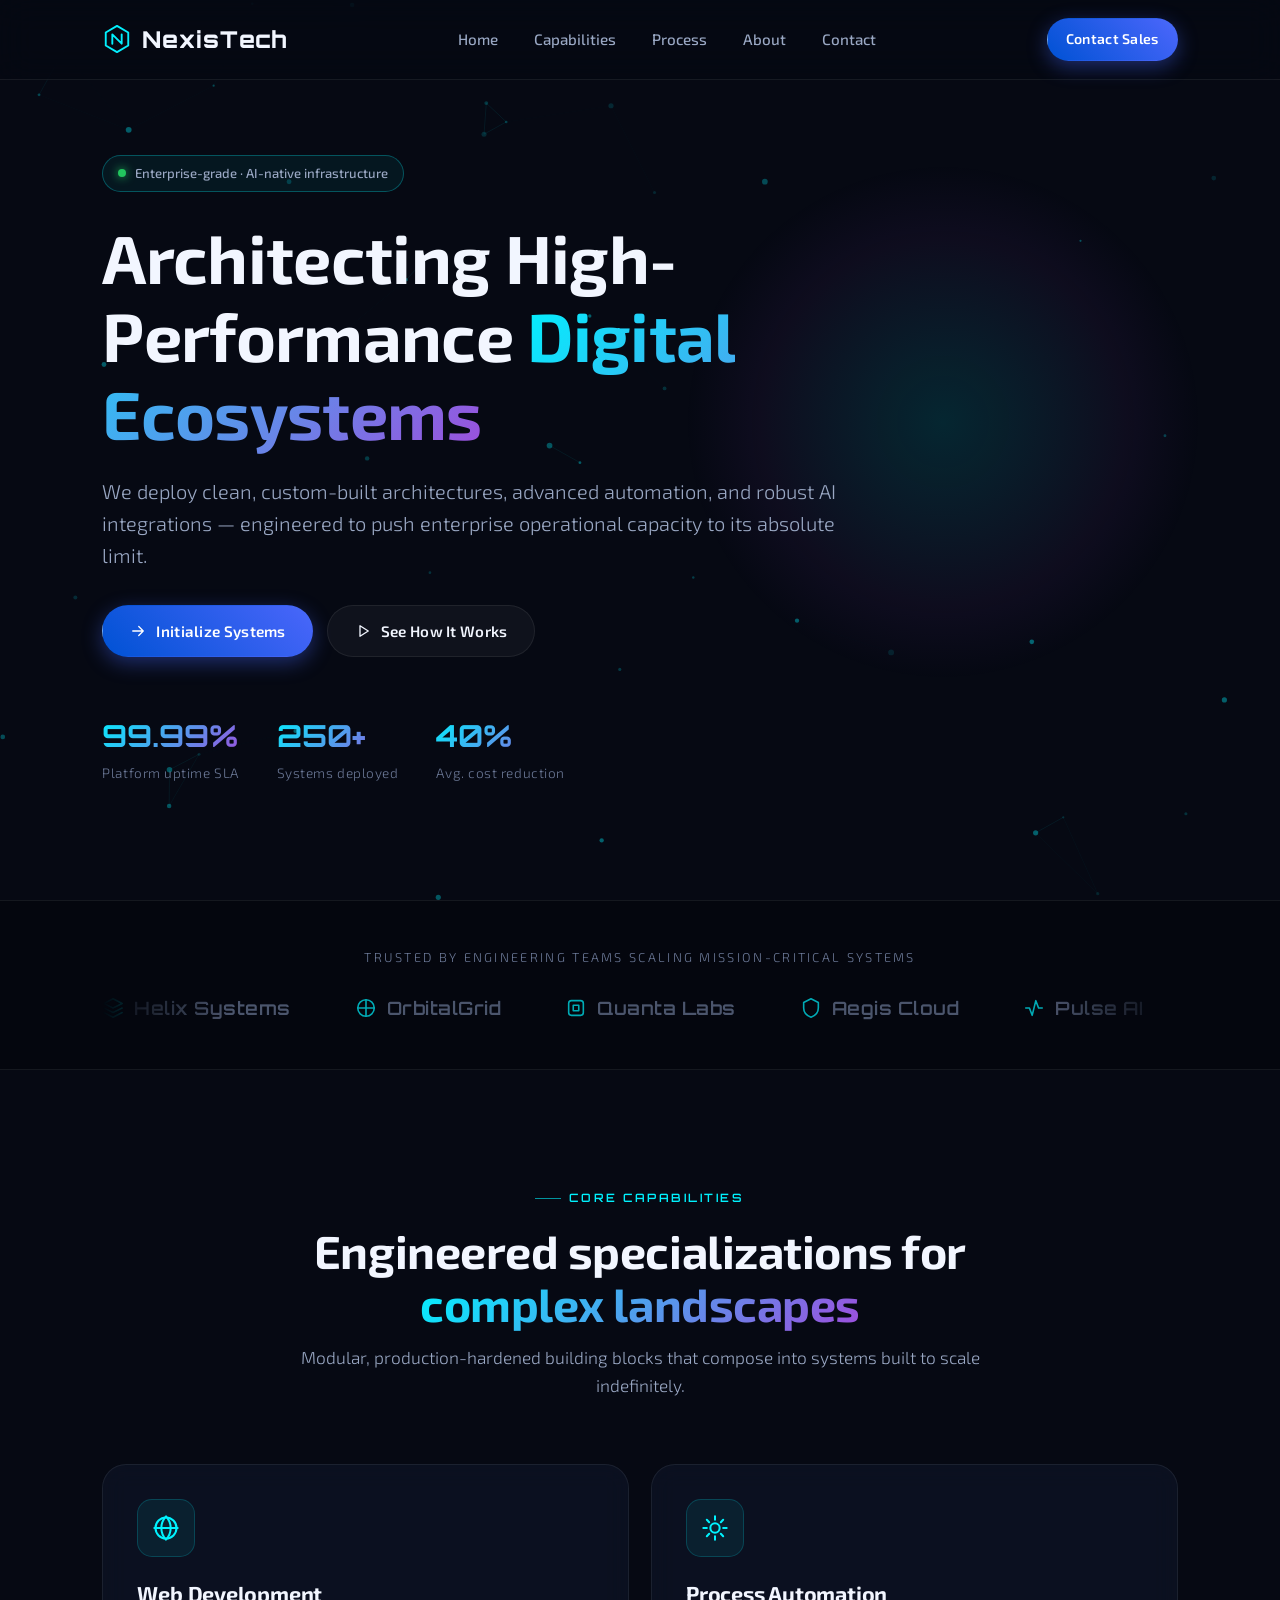
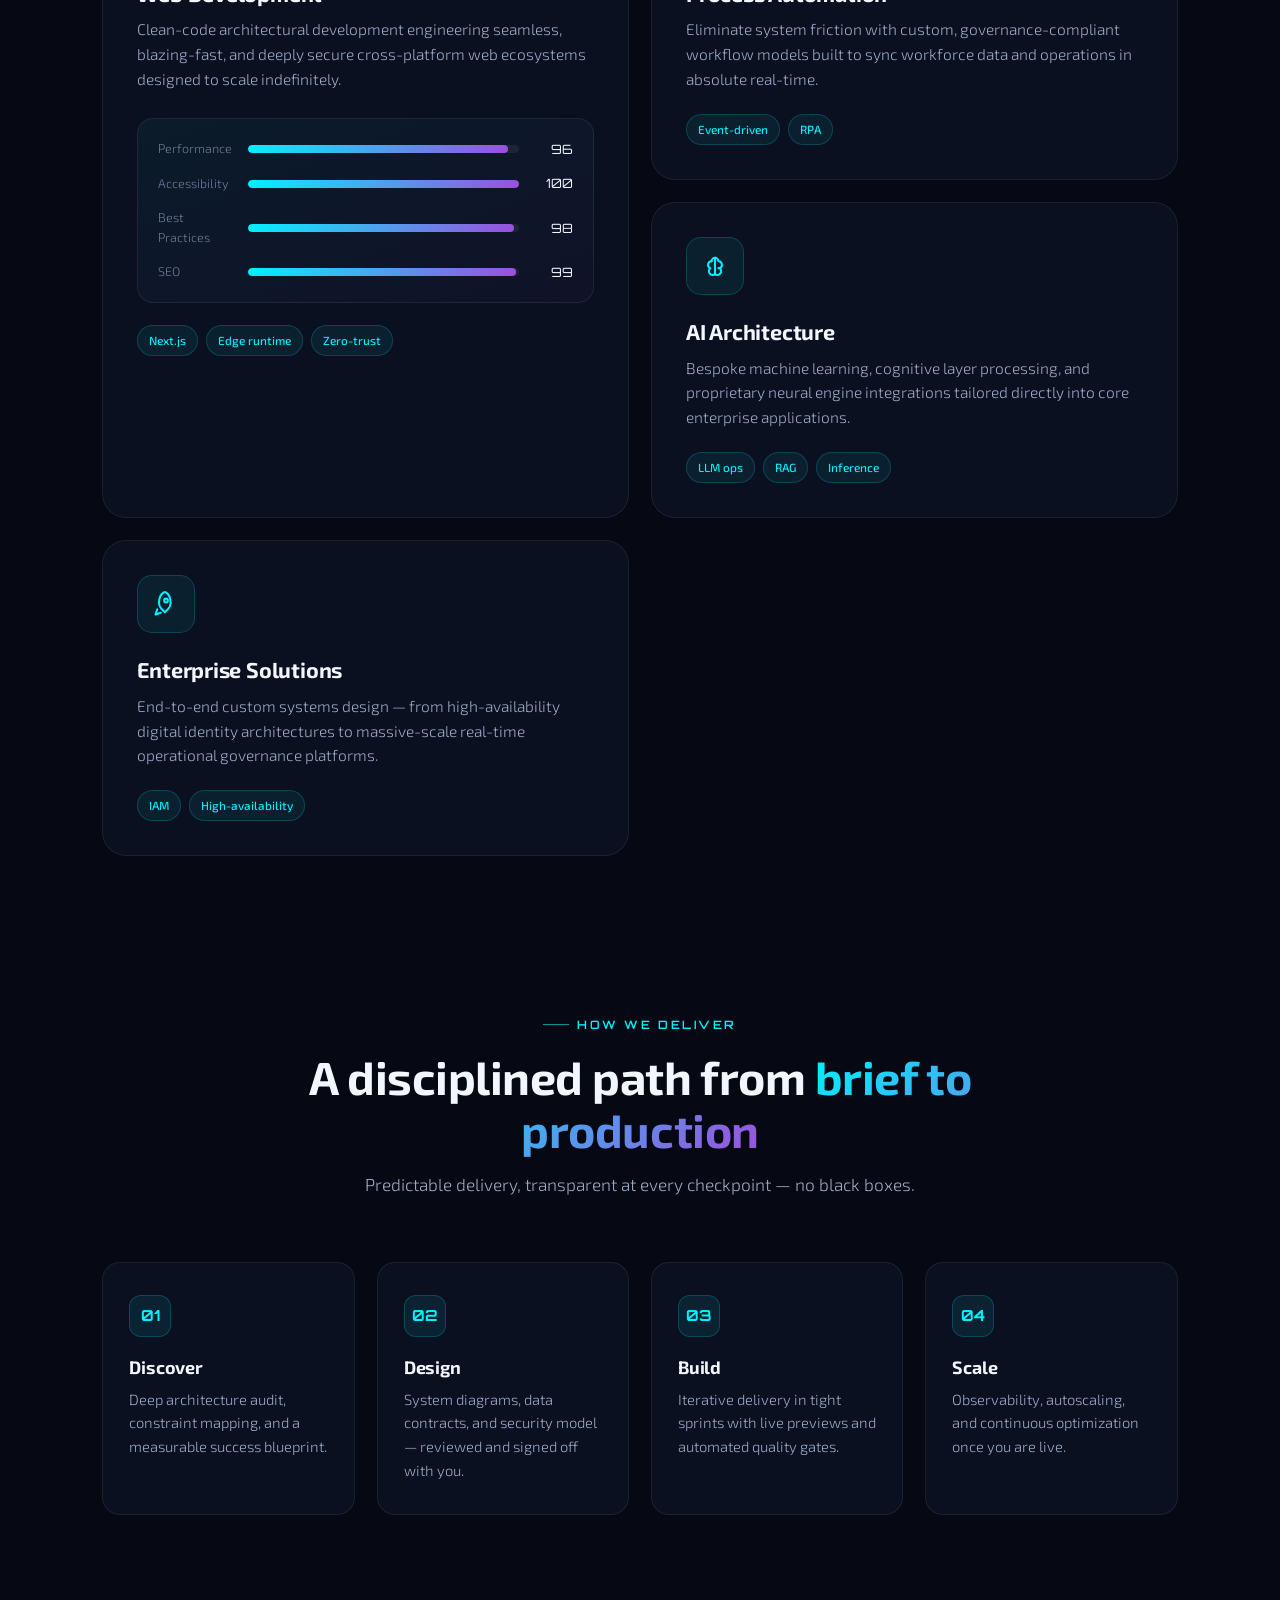
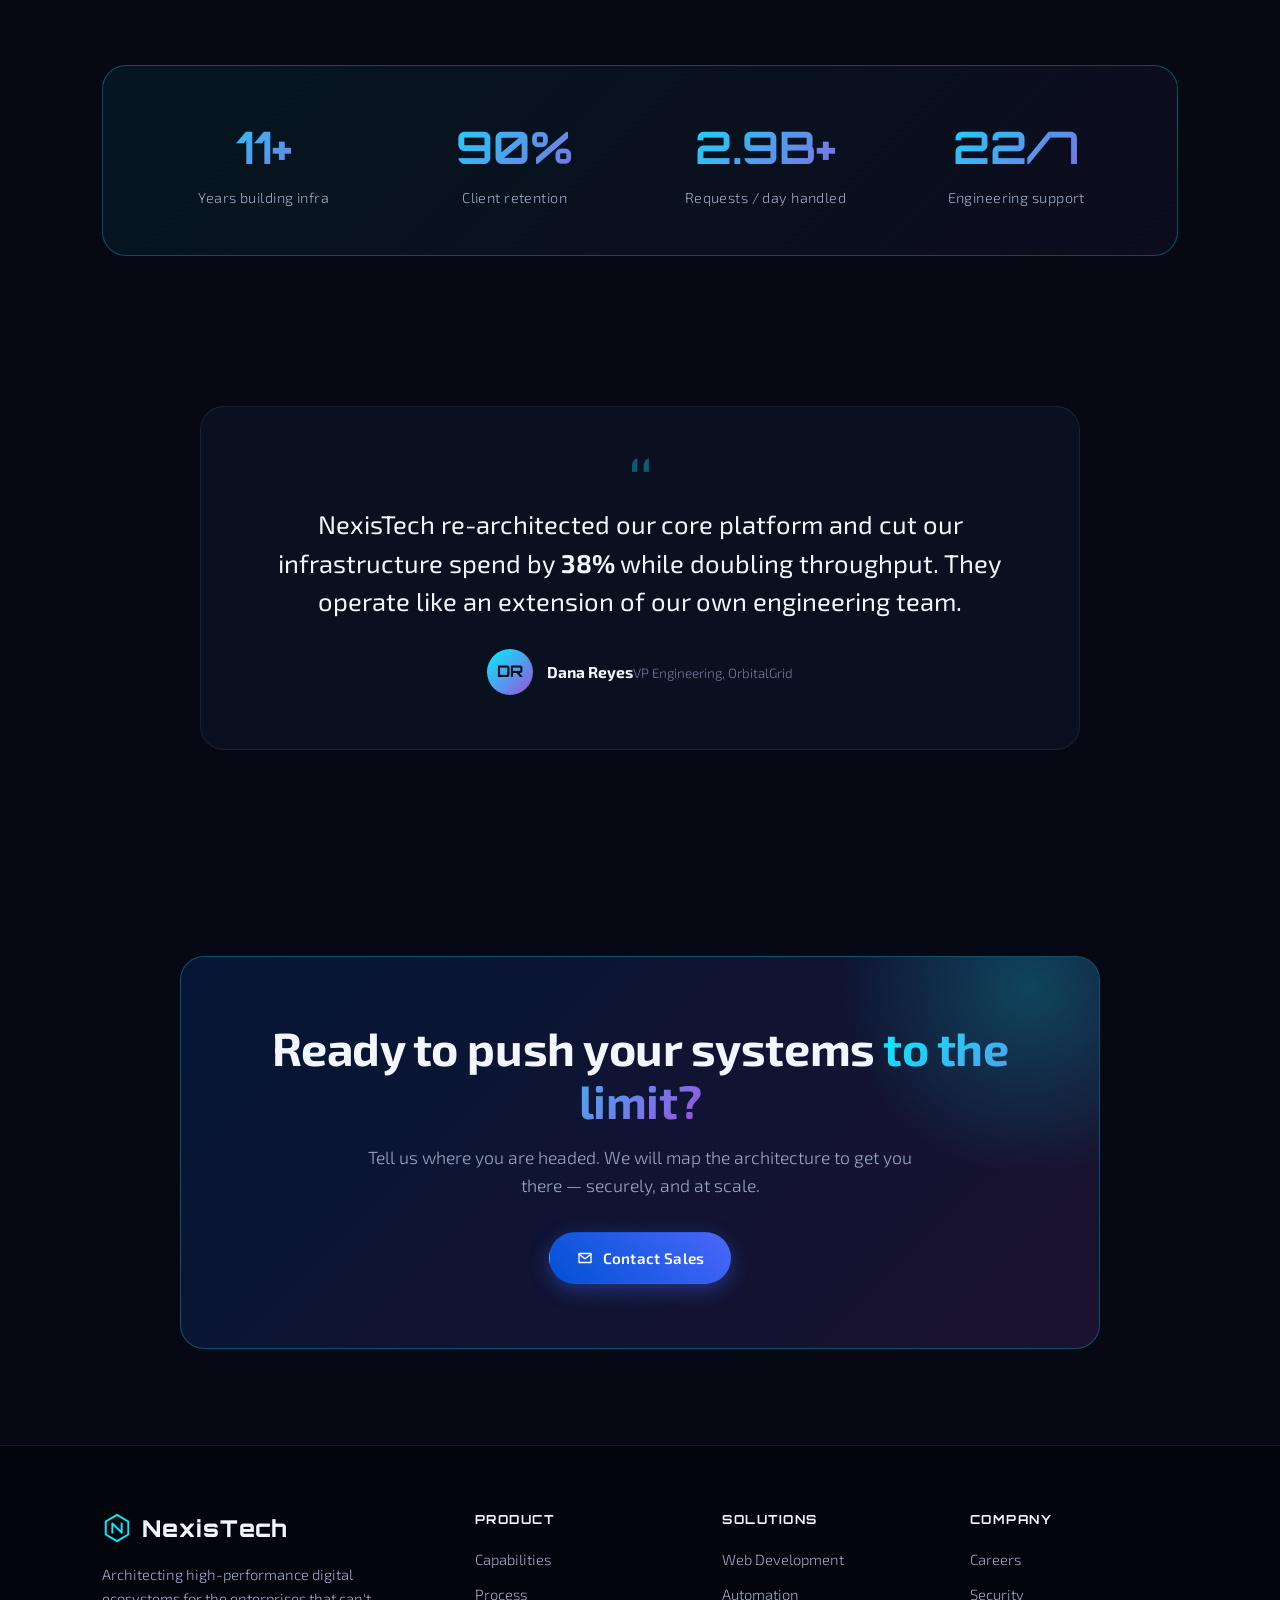
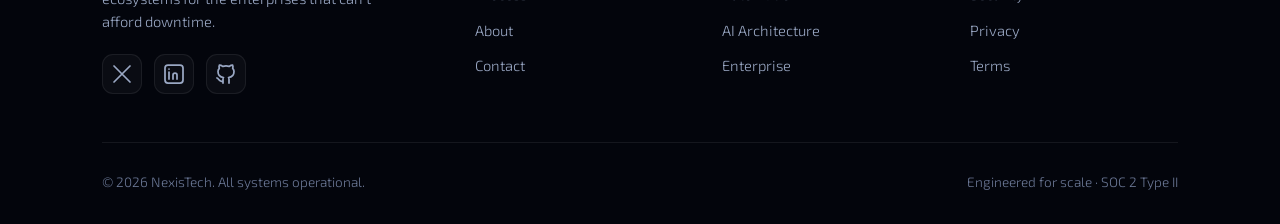
==== nexistech-landing/index.html @ 085d6a91 "Add enhanced NexisTech enterprise landing page Rebuilt the sample static site into a polished, acces" ====
<!DOCTYPE html>
<html lang="en">
<head>
<meta charset="UTF-8">
<meta name="viewport" content="width=device-width, initial-scale=1.0">
<meta name="description" content="NexisTech engineers high-performance enterprise infrastructure — clean architectures, intelligent automation, and bespoke AI integrations built to scale.">
<meta name="theme-color" content="#060913">
<title>NexisTech — Enterprise Infrastructure & AI</title>

<link rel="preconnect" href="https://fonts.googleapis.com">
<link rel="preconnect" href="https://fonts.gstatic.com" crossorigin>
<link rel="stylesheet" href="https://fonts.googleapis.com/css2?family=Exo+2:wght@300;400;500;600;700&family=Orbitron:wght@500;600;700;800&display=swap">

<style>
/* ============================================================
   DESIGN TOKENS
   ============================================================ */
:root{
  /* surfaces */
  --bg:#060913;
  --bg-2:#03050a;
  --surface:rgba(19,28,49,.45);
  --surface-solid:#0c1325;
  --border:rgba(255,255,255,.07);
  --border-strong:rgba(0,242,254,.28);

  /* text */
  --text:#f2f6ff;
  --text-muted:#9aa8c4;
  --text-dim:#6b7896;

  /* brand */
  --cyan:#00f2fe;
  --purple:#9d4edd;
  --blue:#4364f7;
  --green:#22c55e;

  /* gradients */
  --grad-brand:linear-gradient(135deg,var(--cyan),var(--purple));
  --grad-btn:linear-gradient(45deg,#0052d4,#4364f7,#6fb1fc);

  /* effects */
  --glow-cyan:rgba(0,242,254,.15);
  --radius:18px;
  --radius-lg:24px;
  --ring:0 0 0 3px rgba(0,242,254,.45);

  /* spacing rhythm (8pt) */
  --shell:8%;
  --maxw:1240px;
}

*{margin:0;padding:0;box-sizing:border-box}
html{scroll-behavior:smooth}
@media (prefers-reduced-motion:reduce){html{scroll-behavior:auto}}

body{
  font-family:'Exo 2',system-ui,-apple-system,'Segoe UI',sans-serif;
  font-weight:300;
  background:var(--bg);
  color:var(--text);
  line-height:1.6;
  overflow-x:hidden;
  -webkit-font-smoothing:antialiased;
}

h1,h2,h3,h4{font-weight:700;line-height:1.15;letter-spacing:-.01em}
a{color:inherit;text-decoration:none}
img,svg{display:block}
.ico{width:24px;height:24px;stroke:currentColor;fill:none;stroke-width:1.75;stroke-linecap:round;stroke-linejoin:round}

/* focus visibility for keyboard users */
:focus-visible{outline:none;box-shadow:var(--ring);border-radius:8px}

/* skip link */
.skip{position:absolute;left:16px;top:-60px;z-index:2000;background:var(--surface-solid);
  border:1px solid var(--border-strong);color:var(--text);padding:10px 16px;border-radius:10px;
  transition:top .2s ease}
.skip:focus{top:16px}

.gradient-text{
  background:var(--grad-brand);
  -webkit-background-clip:text;background-clip:text;
  -webkit-text-fill-color:transparent;color:transparent;
}

/* shared layout helpers */
.wrap{max-width:var(--maxw);margin-inline:auto}
.eyebrow{
  font-family:'Orbitron',sans-serif;font-weight:600;font-size:.72rem;
  letter-spacing:.22em;text-transform:uppercase;color:var(--cyan);
  display:inline-flex;align-items:center;gap:8px;
}
.eyebrow::before{content:"";width:26px;height:1px;background:var(--cyan);opacity:.6}

/* ============================================================
   BACKGROUND CANVAS
   ============================================================ */
#particle-canvas{
  position:fixed;inset:0;width:100vw;height:100vh;z-index:0;pointer-events:none;
}

/* ============================================================
   KEYFRAMES
   ============================================================ */
@keyframes subtleGlow{0%,100%{opacity:.3;transform:scale(1)}50%{opacity:.6;transform:scale(1.1)}}
@keyframes reveal{from{opacity:0;transform:translateY(28px)}to{opacity:1;transform:translateY(0)}}
@keyframes marquee{from{transform:translateX(0)}to{transform:translateX(-50%)}}

/* ============================================================
   NAVBAR (glassmorphism)
   ============================================================ */
header{
  position:fixed;top:0;left:0;width:100%;z-index:1000;
  display:flex;justify-content:space-between;align-items:center;
  padding:18px var(--shell);
  background:rgba(6,9,19,.62);
  backdrop-filter:blur(16px);-webkit-backdrop-filter:blur(16px);
  border-bottom:1px solid var(--border);
  transition:padding .3s ease, background .3s ease;
}
header.scrolled{padding:12px var(--shell);background:rgba(6,9,19,.85)}

.logo{
  font-family:'Orbitron',sans-serif;font-weight:800;font-size:1.45rem;letter-spacing:1px;
  display:inline-flex;align-items:center;gap:10px;
}
.logo .mark{width:30px;height:30px;flex:none}

nav ul{display:flex;list-style:none;align-items:center;gap:32px}
nav a.navlink{
  color:var(--text-muted);font-size:.95rem;font-weight:500;position:relative;padding:6px 2px;
  transition:color .25s;
}
nav a.navlink::after{
  content:"";position:absolute;left:0;bottom:-2px;height:2px;width:100%;
  background:var(--cyan);transform:scaleX(0);transform-origin:left;transition:transform .3s ease;
}
nav a.navlink:hover{color:var(--text)}
nav a.navlink:hover::after{transform:scaleX(1)}

.nav-actions{display:flex;align-items:center;gap:14px}

/* buttons */
.btn{
  display:inline-flex;align-items:center;justify-content:center;gap:9px;
  font-family:'Exo 2',sans-serif;font-weight:600;font-size:.95rem;letter-spacing:.3px;
  padding:13px 26px;border-radius:30px;cursor:pointer;border:1px solid transparent;
  min-height:46px;transition:transform .25s ease, box-shadow .3s ease, background-position .5s ease, border-color .25s;
  white-space:nowrap;
}
.btn-primary{
  background:var(--grad-btn);background-size:200% auto;color:#fff;
  box-shadow:0 6px 20px rgba(67,100,247,.4);
}
.btn-primary:hover{background-position:right center;transform:translateY(-2px);box-shadow:0 10px 28px rgba(0,242,254,.45)}
.btn-ghost{background:rgba(255,255,255,.04);border-color:var(--border);color:var(--text)}
.btn-ghost:hover{border-color:var(--border-strong);background:rgba(0,242,254,.08);transform:translateY(-2px)}
.btn-sm{padding:9px 18px;min-height:40px;font-size:.88rem}
.btn .ico{width:18px;height:18px}

/* hamburger */
.hamburger{
  display:none;width:46px;height:46px;border-radius:12px;border:1px solid var(--border);
  background:rgba(255,255,255,.04);color:var(--text);cursor:pointer;align-items:center;justify-content:center;
}
.hamburger .ico{width:24px;height:24px}

/* ============================================================
   HERO
   ============================================================ */
.hero{
  position:relative;z-index:2;min-height:100svh;display:flex;align-items:center;
  padding:120px var(--shell) 80px;
}
.hero-content{max-width:760px}
.hero-badge{
  display:inline-flex;align-items:center;gap:9px;margin-bottom:26px;
  padding:7px 15px;border-radius:30px;font-size:.82rem;font-weight:500;color:var(--text-muted);
  background:rgba(0,242,254,.06);border:1px solid var(--border-strong);
}
.hero-badge .dot{width:8px;height:8px;border-radius:50%;background:var(--green);
  box-shadow:0 0 10px var(--green);flex:none}
.hero h1{font-size:clamp(2.4rem,6vw,4.25rem);margin-bottom:22px}
.hero p.lede{
  color:var(--text-muted);font-size:clamp(1.05rem,2vw,1.25rem);max-width:62ch;margin-bottom:34px;
}
.hero-cta{display:flex;flex-wrap:wrap;gap:14px;margin-bottom:54px}

/* hero stat row */
.hero-stats{display:flex;flex-wrap:wrap;gap:38px}
.hero-stats .stat b{font-family:'Orbitron',sans-serif;font-size:1.9rem;font-weight:700;
  display:block;font-variant-numeric:tabular-nums}
.hero-stats .stat span{color:var(--text-dim);font-size:.85rem;letter-spacing:.04em}

.ambient-glow{
  position:absolute;top:18%;right:6%;width:520px;height:520px;border-radius:50%;z-index:-1;
  background:radial-gradient(circle,rgba(0,242,254,.13) 0%,rgba(157,78,221,.06) 50%,transparent 70%);
  animation:subtleGlow 8s infinite ease-in-out;pointer-events:none;
}

/* reveal-on-scroll — only hidden when JS is active (progressive enhancement) */
.js .reveal{opacity:0;transform:translateY(28px);transition:opacity .7s cubic-bezier(.16,1,.3,1),transform .7s cubic-bezier(.16,1,.3,1)}
.reveal.in{opacity:1;transform:none}
.hero-content .reveal{animation:reveal 1s cubic-bezier(.16,1,.3,1) both}
.hero-content .reveal{opacity:1;transform:none}
.hero-content .d1{animation-delay:.05s}
.hero-content .d2{animation-delay:.18s}
.hero-content .d3{animation-delay:.31s}
.hero-content .d4{animation-delay:.44s}

/* ============================================================
   SECTIONS shell
   ============================================================ */
section.block{position:relative;z-index:2;padding:110px var(--shell)}
.section-head{text-align:center;max-width:680px;margin:0 auto 64px}
.section-head h2{font-size:clamp(2rem,4.5vw,2.9rem);margin:16px 0 14px}
.section-head p{color:var(--text-muted);font-size:1.08rem}

/* ============================================================
   LOGO / TRUST MARQUEE
   ============================================================ */
.trust{padding:46px var(--shell);border-block:1px solid var(--border);position:relative;z-index:2;
  background:rgba(3,5,10,.5)}
.trust .label{text-align:center;color:var(--text-dim);font-size:.8rem;letter-spacing:.18em;
  text-transform:uppercase;margin-bottom:26px}
.marquee{overflow:hidden;-webkit-mask-image:linear-gradient(90deg,transparent,#000 12%,#000 88%,transparent);
  mask-image:linear-gradient(90deg,transparent,#000 12%,#000 88%,transparent)}
.marquee-track{display:flex;gap:64px;width:max-content;animation:marquee 28s linear infinite}
.marquee:hover .marquee-track{animation-play-state:paused}
.marquee .brand-item{display:flex;align-items:center;gap:10px;color:var(--text-dim);
  font-family:'Orbitron',sans-serif;font-weight:600;font-size:1.15rem;letter-spacing:.5px;
  opacity:.7;transition:opacity .3s,color .3s;white-space:nowrap}
.marquee .brand-item:hover{opacity:1;color:var(--text)}
.marquee .brand-item .ico{width:22px;height:22px;color:var(--cyan)}

/* ============================================================
   CAPABILITIES — BENTO GRID
   ============================================================ */
.bento{
  display:grid;grid-template-columns:repeat(6,1fr);gap:22px;
}
.card{
  position:relative;overflow:hidden;
  background:var(--surface);
  backdrop-filter:blur(12px);-webkit-backdrop-filter:blur(12px);
  border:1px solid var(--border);border-radius:var(--radius-lg);
  padding:34px;
  transition:transform .4s cubic-bezier(.16,1,.3,1),border-color .4s,box-shadow .4s;
}
.card::before{
  content:"";position:absolute;top:0;left:0;width:100%;height:3px;
  background:linear-gradient(90deg,transparent,var(--cyan),transparent);
  transform:scaleX(0);transition:transform .45s ease;
}
/* radial spotlight that follows cursor (set via JS custom props) */
.card::after{
  content:"";position:absolute;inset:0;border-radius:inherit;opacity:0;transition:opacity .4s;
  background:radial-gradient(420px circle at var(--mx,50%) var(--my,50%),rgba(0,242,254,.10),transparent 45%);
}
.card:hover{transform:translateY(-8px);border-color:var(--border-strong);box-shadow:0 18px 44px rgba(0,242,254,.14)}
.card:hover::before{transform:scaleX(1)}
.card:hover::after{opacity:1}

.card-span-3{grid-column:span 3}
.card-span-2{grid-column:span 2}
.card-feature{grid-column:span 3;grid-row:span 2}

.icon-wrap{
  width:58px;height:58px;border-radius:15px;display:flex;align-items:center;justify-content:center;
  color:var(--cyan);background:rgba(0,242,254,.07);border:1px solid rgba(0,242,254,.18);
  margin-bottom:24px;transition:transform .35s ease,background .3s,color .3s;
}
.card:hover .icon-wrap{transform:rotate(-6deg) scale(1.06);background:rgba(0,242,254,.16);color:#fff}
.icon-wrap .ico{width:28px;height:28px}
.card h3{font-size:1.35rem;margin-bottom:12px}
.card p{color:var(--text-muted);font-size:.97rem}
.card .tags{display:flex;flex-wrap:wrap;gap:8px;margin-top:22px}
.tag{font-size:.74rem;font-weight:500;color:var(--cyan);padding:5px 11px;border-radius:20px;
  background:rgba(0,242,254,.07);border:1px solid rgba(0,242,254,.18)}

/* feature card inner visual */
.feature-visual{
  margin-top:26px;border-radius:16px;border:1px solid var(--border);overflow:hidden;
  background:linear-gradient(160deg,rgba(0,242,254,.05),rgba(157,78,221,.04));padding:20px;
}
.bar-row{display:flex;align-items:center;gap:12px;margin-bottom:14px}
.bar-row:last-child{margin-bottom:0}
.bar-row .bl{width:78px;color:var(--text-dim);font-size:.78rem;flex:none}
.bar-row .bt{flex:1;height:8px;border-radius:6px;background:rgba(255,255,255,.06);overflow:hidden}
.bar-row .bt i{display:block;height:100%;border-radius:6px;background:var(--grad-brand);width:var(--w,60%)}
.bar-row .bv{font-family:'Orbitron',sans-serif;font-size:.8rem;color:var(--text);width:42px;text-align:right;flex:none}

/* ============================================================
   PROCESS / STEPS
   ============================================================ */
.steps{display:grid;grid-template-columns:repeat(4,1fr);gap:22px;counter-reset:step}
.step{
  position:relative;padding:32px 26px;border-radius:var(--radius);
  background:var(--surface);border:1px solid var(--border);
  transition:transform .35s ease,border-color .35s;
}
.step:hover{transform:translateY(-6px);border-color:var(--border-strong)}
.step .num{
  counter-increment:step;font-family:'Orbitron',sans-serif;font-weight:700;font-size:.95rem;
  width:42px;height:42px;border-radius:12px;display:flex;align-items:center;justify-content:center;
  color:var(--cyan);background:rgba(0,242,254,.08);border:1px solid rgba(0,242,254,.2);margin-bottom:20px;
}
.step .num::before{content:"0" counter(step)}
.step h4{font-size:1.12rem;margin-bottom:10px}
.step p{color:var(--text-muted);font-size:.92rem}

/* ============================================================
   STATS BAND
   ============================================================ */
.stats-band{
  display:grid;grid-template-columns:repeat(4,1fr);gap:22px;
  padding:46px;border-radius:var(--radius-lg);
  background:linear-gradient(135deg,rgba(0,242,254,.06),rgba(157,78,221,.05));
  border:1px solid var(--border-strong);
}
.stats-band .stat{text-align:center}
.stats-band .stat b{font-family:'Orbitron',sans-serif;font-size:clamp(2rem,4vw,2.8rem);font-weight:700;
  display:block;font-variant-numeric:tabular-nums}
.stats-band .stat span{color:var(--text-muted);font-size:.9rem;letter-spacing:.03em}

/* ============================================================
   TESTIMONIAL
   ============================================================ */
.quote{
  max-width:880px;margin-inline:auto;text-align:center;padding:54px 40px;
  background:var(--surface);border:1px solid var(--border);border-radius:var(--radius-lg);
  position:relative;
}
.quote .mark{font-family:'Orbitron',sans-serif;font-size:4rem;line-height:.6;color:var(--cyan);opacity:.35;height:36px}
.quote blockquote{font-size:clamp(1.2rem,2.6vw,1.6rem);font-weight:400;color:var(--text);line-height:1.5;margin:8px 0 28px}
.quote .who{display:flex;align-items:center;justify-content:center;gap:14px}
.quote .avatar{width:46px;height:46px;border-radius:50%;background:var(--grad-brand);
  display:flex;align-items:center;justify-content:center;font-family:'Orbitron';font-weight:700;color:#04121a}
.quote .who .meta{text-align:left}
.quote .who .meta b{font-size:.98rem}
.quote .who .meta span{color:var(--text-dim);font-size:.84rem}

/* ============================================================
   CTA SECTION
   ============================================================ */
.cta-final{
  position:relative;z-index:2;text-align:center;padding:96px var(--shell);
}
.cta-card{
  max-width:920px;margin-inline:auto;padding:64px 48px;border-radius:var(--radius-lg);
  background:linear-gradient(135deg,rgba(0,82,212,.18),rgba(157,78,221,.14));
  border:1px solid var(--border-strong);position:relative;overflow:hidden;
}
.cta-card::after{content:"";position:absolute;width:380px;height:380px;border-radius:50%;
  top:-160px;right:-120px;background:radial-gradient(circle,rgba(0,242,254,.22),transparent 70%);pointer-events:none}
.cta-card h2{font-size:clamp(2rem,4.5vw,2.9rem);margin-bottom:16px;position:relative}
.cta-card p{color:var(--text-muted);font-size:1.1rem;max-width:56ch;margin:0 auto 32px;position:relative}
.cta-card .btn{position:relative}

/* ============================================================
   FOOTER
   ============================================================ */
footer{position:relative;z-index:2;border-top:1px solid var(--border);
  background:rgba(3,5,10,.7);padding:64px var(--shell) 32px}
.foot-grid{display:grid;grid-template-columns:1.6fr 1fr 1fr 1fr;gap:40px;margin-bottom:48px}
.foot-brand .logo{margin-bottom:16px}
.foot-brand p{color:var(--text-muted);font-size:.92rem;max-width:34ch}
.foot-social{display:flex;gap:12px;margin-top:20px}
.foot-social a{width:40px;height:40px;border-radius:11px;border:1px solid var(--border);
  display:flex;align-items:center;justify-content:center;color:var(--text-muted);
  background:rgba(255,255,255,.03);transition:.25s}
.foot-social a:hover{color:var(--cyan);border-color:var(--border-strong);transform:translateY(-2px)}
.foot-col h5{font-family:'Orbitron',sans-serif;font-size:.78rem;letter-spacing:.12em;text-transform:uppercase;
  color:var(--text);margin-bottom:18px}
.foot-col a{display:block;color:var(--text-muted);font-size:.92rem;margin-bottom:12px;transition:color .2s}
.foot-col a:hover{color:var(--cyan)}
.foot-bottom{display:flex;justify-content:space-between;align-items:center;gap:16px;flex-wrap:wrap;
  padding-top:28px;border-top:1px solid var(--border);color:var(--text-dim);font-size:.85rem}

/* ============================================================
   MOBILE NAV PANEL
   ============================================================ */
.scrim{position:fixed;inset:0;background:rgba(3,6,14,.6);z-index:1100;opacity:0;visibility:hidden;
  transition:opacity .3s;backdrop-filter:blur(2px)}
.scrim.show{opacity:1;visibility:visible}
.mobile-menu{
  position:fixed;top:0;right:0;height:100dvh;width:min(82vw,340px);z-index:1200;
  background:var(--surface-solid);border-left:1px solid var(--border-strong);
  padding:84px 28px 28px;transform:translateX(100%);transition:transform .32s cubic-bezier(.16,1,.3,1);
  display:flex;flex-direction:column;gap:6px}
.mobile-menu.open{transform:none}
.mobile-menu a.m-link{padding:15px 12px;border-radius:12px;color:var(--text);font-size:1.05rem;font-weight:500;
  border:1px solid transparent;transition:.2s}
.mobile-menu a.m-link:hover{background:rgba(0,242,254,.07);border-color:var(--border)}
.mobile-menu .btn{margin-top:18px;width:100%}
.m-close{position:absolute;top:22px;right:22px;width:44px;height:44px;border-radius:12px;
  background:rgba(255,255,255,.05);border:1px solid var(--border);color:var(--text);cursor:pointer;
  display:flex;align-items:center;justify-content:center}

/* ============================================================
   RESPONSIVE
   ============================================================ */
@media (max-width:1024px){
  .card-feature{grid-column:span 6;grid-row:auto}
  .card-span-3{grid-column:span 3}
  .steps{grid-template-columns:repeat(2,1fr)}
}
@media (max-width:860px){
  :root{--shell:6%}
  nav,.nav-actions .btn{display:none}
  .hamburger{display:flex}
  .bento{grid-template-columns:repeat(2,1fr)}
  .card-span-3,.card-span-2,.card-feature{grid-column:span 2}
  .stats-band{grid-template-columns:repeat(2,1fr);gap:32px;padding:36px}
  .foot-grid{grid-template-columns:1fr 1fr}
  section.block{padding:84px var(--shell)}
  .ambient-glow{display:none}
}
@media (max-width:560px){
  :root{--shell:5%}
  .bento{grid-template-columns:1fr}
  .card-span-3,.card-span-2,.card-feature{grid-column:span 1}
  .steps{grid-template-columns:1fr}
  .stats-band{grid-template-columns:1fr}
  .foot-grid{grid-template-columns:1fr}
  .hero-stats{gap:26px}
  .foot-bottom{flex-direction:column;text-align:center}
}

/* respect reduced motion globally */
@media (prefers-reduced-motion:reduce){
  *,*::before,*::after{animation-duration:.001ms!important;animation-iteration-count:1!important;
    transition-duration:.001ms!important}
  .reveal{opacity:1;transform:none}
}
</style>
</head>
<body>

<a class="skip" href="#main">Skip to content</a>
<canvas id="particle-canvas" aria-hidden="true"></canvas>

<!-- ================= NAV ================= -->
<header id="siteHeader">
  <a class="logo" href="#home" aria-label="NexisTech home">
    <svg class="mark" viewBox="0 0 32 32" fill="none" aria-hidden="true">
      <defs><linearGradient id="lg" x1="0" y1="0" x2="32" y2="32">
        <stop offset="0" stop-color="#00f2fe"/><stop offset="1" stop-color="#9d4edd"/></linearGradient></defs>
      <path d="M16 2 28 9v14L16 30 4 23V9L16 2Z" stroke="url(#lg)" stroke-width="2" stroke-linejoin="round"/>
      <path d="M11 21V11l10 10V11" stroke="url(#lg)" stroke-width="2" stroke-linecap="round" stroke-linejoin="round"/>
    </svg>
    NexisTech
  </a>

  <nav aria-label="Primary">
    <ul>
      <li><a class="navlink" href="#home">Home</a></li>
      <li><a class="navlink" href="#capabilities">Capabilities</a></li>
      <li><a class="navlink" href="#process">Process</a></li>
      <li><a class="navlink" href="#about">About</a></li>
      <li><a class="navlink" href="#contact">Contact</a></li>
    </ul>
  </nav>

  <div class="nav-actions">
    <a class="btn btn-primary btn-sm" href="#contact">Contact Sales</a>
    <button class="hamburger" id="menuOpen" aria-label="Open menu" aria-controls="mobileMenu" aria-expanded="false">
      <svg class="ico" viewBox="0 0 24 24" aria-hidden="true"><path d="M4 6h16M4 12h16M4 18h16"/></svg>
    </button>
  </div>
</header>

<!-- ============== MOBILE MENU ============== -->
<div class="scrim" id="navScrim"></div>
<aside class="mobile-menu" id="mobileMenu" aria-label="Mobile navigation" aria-hidden="true">
  <button class="m-close" id="menuClose" aria-label="Close menu">
    <svg class="ico" viewBox="0 0 24 24" aria-hidden="true"><path d="M6 6l12 12M18 6 6 18"/></svg>
  </button>
  <a class="m-link" href="#home">Home</a>
  <a class="m-link" href="#capabilities">Capabilities</a>
  <a class="m-link" href="#process">Process</a>
  <a class="m-link" href="#about">About</a>
  <a class="m-link" href="#contact">Contact</a>
  <a class="btn btn-primary" href="#contact">Contact Sales</a>
</aside>

<main id="main">

<!-- ================= HERO ================= -->
<section class="hero" id="home">
  <div class="ambient-glow" aria-hidden="true"></div>
  <div class="hero-content">
    <span class="hero-badge reveal d1"><span class="dot"></span>Enterprise-grade · AI-native infrastructure</span>
    <h1 class="reveal d2">Architecting High-Performance <span class="gradient-text">Digital Ecosystems</span></h1>
    <p class="lede reveal d3">We deploy clean, custom-built architectures, advanced automation, and robust AI integrations — engineered to push enterprise operational capacity to its absolute limit.</p>
    <div class="hero-cta reveal d4">
      <a class="btn btn-primary" href="#capabilities">
        <svg class="ico" viewBox="0 0 24 24" aria-hidden="true"><path d="M5 12h14M13 6l6 6-6 6"/></svg>
        Initialize Systems
      </a>
      <a class="btn btn-ghost" href="#process">
        <svg class="ico" viewBox="0 0 24 24" aria-hidden="true"><path d="M8 5v14l11-7z"/></svg>
        See How It Works
      </a>
    </div>
    <div class="hero-stats reveal d4">
      <div class="stat"><b class="gradient-text" data-count="99.99" data-suffix="%">0</b><span>Platform uptime SLA</span></div>
      <div class="stat"><b class="gradient-text" data-count="250" data-suffix="+">0</b><span>Systems deployed</span></div>
      <div class="stat"><b class="gradient-text" data-count="40" data-suffix="%">0</b><span>Avg. cost reduction</span></div>
    </div>
  </div>
</section>

<!-- ================= TRUST MARQUEE ================= -->
<div class="trust">
  <p class="label">Trusted by engineering teams scaling mission-critical systems</p>
  <div class="marquee">
    <div class="marquee-track" id="marqueeTrack">
      <span class="brand-item"><svg class="ico" viewBox="0 0 24 24" aria-hidden="true"><path d="M12 2 2 7l10 5 10-5-10-5Z"/><path d="M2 17l10 5 10-5M2 12l10 5 10-5"/></svg>Helix Systems</span>
      <span class="brand-item"><svg class="ico" viewBox="0 0 24 24" aria-hidden="true"><circle cx="12" cy="12" r="9"/><path d="M12 3v18M3 12h18"/></svg>OrbitalGrid</span>
      <span class="brand-item"><svg class="ico" viewBox="0 0 24 24" aria-hidden="true"><rect x="4" y="4" width="16" height="16" rx="3"/><path d="M9 9h6v6H9z"/></svg>Quanta Labs</span>
      <span class="brand-item"><svg class="ico" viewBox="0 0 24 24" aria-hidden="true"><path d="M12 2 4 6v6c0 5 3.4 8.4 8 10 4.6-1.6 8-5 8-10V6l-8-4Z"/></svg>Aegis Cloud</span>
      <span class="brand-item"><svg class="ico" viewBox="0 0 24 24" aria-hidden="true"><path d="M3 12h4l3 8 4-16 3 8h4"/></svg>Pulse AI</span>
      <span class="brand-item"><svg class="ico" viewBox="0 0 24 24" aria-hidden="true"><path d="M12 2 2 7l10 5 10-5-10-5Z"/><path d="M2 17l10 5 10-5M2 12l10 5 10-5"/></svg>Helix Systems</span>
      <span class="brand-item"><svg class="ico" viewBox="0 0 24 24" aria-hidden="true"><circle cx="12" cy="12" r="9"/><path d="M12 3v18M3 12h18"/></svg>OrbitalGrid</span>
      <span class="brand-item"><svg class="ico" viewBox="0 0 24 24" aria-hidden="true"><rect x="4" y="4" width="16" height="16" rx="3"/><path d="M9 9h6v6H9z"/></svg>Quanta Labs</span>
      <span class="brand-item"><svg class="ico" viewBox="0 0 24 24" aria-hidden="true"><path d="M12 2 4 6v6c0 5 3.4 8.4 8 10 4.6-1.6 8-5 8-10V6l-8-4Z"/></svg>Aegis Cloud</span>
      <span class="brand-item"><svg class="ico" viewBox="0 0 24 24" aria-hidden="true"><path d="M3 12h4l3 8 4-16 3 8h4"/></svg>Pulse AI</span>
    </div>
  </div>
</div>

<!-- ================= CAPABILITIES (BENTO) ================= -->
<section class="block" id="capabilities">
  <div class="wrap">
    <div class="section-head reveal">
      <span class="eyebrow">Core Capabilities</span>
      <h2>Engineered specializations for <span class="gradient-text">complex landscapes</span></h2>
      <p>Modular, production-hardened building blocks that compose into systems built to scale indefinitely.</p>
    </div>

    <div class="bento">
      <!-- feature card -->
      <article class="card card-feature reveal">
        <div class="icon-wrap">
          <svg class="ico" viewBox="0 0 24 24" aria-hidden="true"><circle cx="12" cy="12" r="9"/><path d="M2 12h20M12 2c2.5 2.7 4 6.3 4 10s-1.5 7.3-4 10c-2.5-2.7-4-6.3-4-10s1.5-7.3 4-10Z"/></svg>
        </div>
        <h3>Web Development</h3>
        <p>Clean-code architectural development engineering seamless, blazing-fast, and deeply secure cross-platform web ecosystems designed to scale indefinitely.</p>
        <div class="feature-visual" aria-hidden="true">
          <div class="bar-row"><span class="bl">Performance</span><span class="bt"><i style="--w:96%"></i></span><span class="bv">96</span></div>
          <div class="bar-row"><span class="bl">Accessibility</span><span class="bt"><i style="--w:100%"></i></span><span class="bv">100</span></div>
          <div class="bar-row"><span class="bl">Best Practices</span><span class="bt"><i style="--w:98%"></i></span><span class="bv">98</span></div>
          <div class="bar-row"><span class="bl">SEO</span><span class="bt"><i style="--w:99%"></i></span><span class="bv">99</span></div>
        </div>
        <div class="tags"><span class="tag">Next.js</span><span class="tag">Edge runtime</span><span class="tag">Zero-trust</span></div>
      </article>

      <article class="card card-span-3 reveal">
        <div class="icon-wrap">
          <svg class="ico" viewBox="0 0 24 24" aria-hidden="true"><path d="M12 2v3M12 19v3M2 12h3M19 12h3M5 5l2 2M17 17l2 2M19 5l-2 2M7 17l-2 2"/><circle cx="12" cy="12" r="4"/></svg>
        </div>
        <h3>Process Automation</h3>
        <p>Eliminate system friction with custom, governance-compliant workflow models built to sync workforce data and operations in absolute real-time.</p>
        <div class="tags"><span class="tag">Event-driven</span><span class="tag">RPA</span></div>
      </article>

      <article class="card card-span-3 reveal">
        <div class="icon-wrap">
          <svg class="ico" viewBox="0 0 24 24" aria-hidden="true"><path d="M12 5a3 3 0 0 0-3 3 3 3 0 0 0-1 5.8A3 3 0 0 0 12 19a3 3 0 0 0 4-5.2A3 3 0 0 0 15 8a3 3 0 0 0-3-3Z"/><path d="M12 5v14M9 8h-.5M16 13.8H15"/></svg>
        </div>
        <h3>AI Architecture</h3>
        <p>Bespoke machine learning, cognitive layer processing, and proprietary neural engine integrations tailored directly into core enterprise applications.</p>
        <div class="tags"><span class="tag">LLM ops</span><span class="tag">RAG</span><span class="tag">Inference</span></div>
      </article>

      <article class="card card-span-3 reveal">
        <div class="icon-wrap">
          <svg class="ico" viewBox="0 0 24 24" aria-hidden="true"><path d="M4.5 16.5 3 21l4.5-1.5M12 2c3 2 4 6 4 9 0 2-1 4-2 5l-3 3-3-3c-1-1-2-3-2-5 0-3 1-7 4-9Z"/><circle cx="12" cy="9" r="1.6"/></svg>
        </div>
        <h3>Enterprise Solutions</h3>
        <p>End-to-end custom systems design — from high-availability digital identity architectures to massive-scale real-time operational governance platforms.</p>
        <div class="tags"><span class="tag">IAM</span><span class="tag">High-availability</span></div>
      </article>
    </div>
  </div>
</section>

<!-- ================= PROCESS ================= -->
<section class="block" id="process" style="padding-top:40px">
  <div class="wrap">
    <div class="section-head reveal">
      <span class="eyebrow">How We Deliver</span>
      <h2>A disciplined path from <span class="gradient-text">brief to production</span></h2>
      <p>Predictable delivery, transparent at every checkpoint — no black boxes.</p>
    </div>
    <div class="steps">
      <div class="step reveal"><div class="num"></div><h4>Discover</h4><p>Deep architecture audit, constraint mapping, and a measurable success blueprint.</p></div>
      <div class="step reveal"><div class="num"></div><h4>Design</h4><p>System diagrams, data contracts, and security model — reviewed and signed off with you.</p></div>
      <div class="step reveal"><div class="num"></div><h4>Build</h4><p>Iterative delivery in tight sprints with live previews and automated quality gates.</p></div>
      <div class="step reveal"><div class="num"></div><h4>Scale</h4><p>Observability, autoscaling, and continuous optimization once you are live.</p></div>
    </div>
  </div>
</section>

<!-- ================= STATS BAND / ABOUT ================= -->
<section class="block" id="about" style="padding-top:40px">
  <div class="wrap reveal">
    <div class="stats-band">
      <div class="stat"><b class="gradient-text" data-count="12" data-suffix="+">0</b><span>Years building infra</span></div>
      <div class="stat"><b class="gradient-text" data-count="98" data-suffix="%">0</b><span>Client retention</span></div>
      <div class="stat"><b class="gradient-text" data-count="3.2" data-suffix="B+">0</b><span>Requests / day handled</span></div>
      <div class="stat"><b class="gradient-text" data-count="24" data-suffix="/7">0</b><span>Engineering support</span></div>
    </div>
  </div>
</section>

<!-- ================= TESTIMONIAL ================= -->
<section class="block" style="padding-top:40px">
  <div class="wrap reveal">
    <figure class="quote">
      <div class="mark" aria-hidden="true">&ldquo;</div>
      <blockquote>NexisTech re-architected our core platform and cut our infrastructure spend by <strong>38%</strong> while doubling throughput. They operate like an extension of our own engineering team.</blockquote>
      <figcaption class="who">
        <span class="avatar" aria-hidden="true">DR</span>
        <span class="meta"><b>Dana Reyes</b><span>VP Engineering, OrbitalGrid</span></span>
      </figcaption>
    </figure>
  </div>
</section>

<!-- ================= FINAL CTA ================= -->
<section class="cta-final" id="contact">
  <div class="cta-card reveal">
    <h2>Ready to push your systems <span class="gradient-text">to the limit?</span></h2>
    <p>Tell us where you are headed. We will map the architecture to get you there — securely, and at scale.</p>
    <a class="btn btn-primary" href="mailto:hello@nexistech.io">
      <svg class="ico" viewBox="0 0 24 24" aria-hidden="true"><path d="M4 6h16v12H4z"/><path d="m4 7 8 6 8-6"/></svg>
      Contact Sales
    </a>
  </div>
</section>

</main>

<!-- ================= FOOTER ================= -->
<footer>
  <div class="wrap">
    <div class="foot-grid">
      <div class="foot-brand">
        <a class="logo" href="#home" aria-label="NexisTech home">
          <svg class="mark" viewBox="0 0 32 32" fill="none" aria-hidden="true">
            <path d="M16 2 28 9v14L16 30 4 23V9L16 2Z" stroke="url(#lg)" stroke-width="2" stroke-linejoin="round"/>
            <path d="M11 21V11l10 10V11" stroke="url(#lg)" stroke-width="2" stroke-linecap="round" stroke-linejoin="round"/>
          </svg>
          NexisTech
        </a>
        <p>Architecting high-performance digital ecosystems for the enterprises that can't afford downtime.</p>
        <div class="foot-social">
          <a href="#" aria-label="NexisTech on X"><svg class="ico" viewBox="0 0 24 24" aria-hidden="true"><path d="M4 4l16 16M20 4 4 20"/></svg></a>
          <a href="#" aria-label="NexisTech on LinkedIn"><svg class="ico" viewBox="0 0 24 24" aria-hidden="true"><rect x="3" y="3" width="18" height="18" rx="3"/><path d="M7 10v7M7 7v.01M11 17v-4a2 2 0 0 1 4 0v4"/></svg></a>
          <a href="#" aria-label="NexisTech on GitHub"><svg class="ico" viewBox="0 0 24 24" aria-hidden="true"><path d="M9 19c-4 1.5-4-2.5-6-3m12 5v-3.5c0-1 .1-1.4-.5-2 2.8-.3 5.5-1.4 5.5-6a4.6 4.6 0 0 0-1.3-3.2 4.2 4.2 0 0 0-.1-3.2s-1.1-.3-3.5 1.3a12 12 0 0 0-6.2 0C6.5 2.8 5.4 3.1 5.4 3.1a4.2 4.2 0 0 0-.1 3.2A4.6 4.6 0 0 0 4 9.5c0 4.6 2.7 5.7 5.5 6-.6.6-.6 1.2-.5 2V21"/></svg></a>
        </div>
      </div>
      <div class="foot-col">
        <h5>Product</h5>
        <a href="#capabilities">Capabilities</a><a href="#process">Process</a><a href="#about">About</a><a href="#contact">Contact</a>
      </div>
      <div class="foot-col">
        <h5>Solutions</h5>
        <a href="#capabilities">Web Development</a><a href="#capabilities">Automation</a><a href="#capabilities">AI Architecture</a><a href="#capabilities">Enterprise</a>
      </div>
      <div class="foot-col">
        <h5>Company</h5>
        <a href="#">Careers</a><a href="#">Security</a><a href="#">Privacy</a><a href="#">Terms</a>
      </div>
    </div>
    <div class="foot-bottom">
      <span>© <span id="year">2026</span> NexisTech. All systems operational.</span>
      <span>Engineered for scale · SOC 2 Type II</span>
    </div>
  </div>
</footer>

<script>
(function(){
  "use strict";
  document.documentElement.classList.add('js');
  var reduceMotion = window.matchMedia('(prefers-reduced-motion: reduce)').matches;

  /* ---------- year ---------- */
  document.getElementById('year').textContent = new Date().getFullYear();

  /* ---------- sticky header state ---------- */
  var header = document.getElementById('siteHeader');
  var onScroll = function(){ header.classList.toggle('scrolled', window.scrollY > 24); };
  onScroll(); window.addEventListener('scroll', onScroll, {passive:true});

  /* ---------- mobile menu ---------- */
  var menu = document.getElementById('mobileMenu');
  var scrim = document.getElementById('navScrim');
  var openBtn = document.getElementById('menuOpen');
  function setMenu(open){
    menu.classList.toggle('open', open);
    scrim.classList.toggle('show', open);
    menu.setAttribute('aria-hidden', String(!open));
    openBtn.setAttribute('aria-expanded', String(open));
    document.body.style.overflow = open ? 'hidden' : '';
  }
  openBtn.addEventListener('click', function(){ setMenu(true); });
  document.getElementById('menuClose').addEventListener('click', function(){ setMenu(false); });
  scrim.addEventListener('click', function(){ setMenu(false); });
  menu.querySelectorAll('a').forEach(function(a){ a.addEventListener('click', function(){ setMenu(false); }); });
  document.addEventListener('keydown', function(e){ if(e.key === 'Escape') setMenu(false); });

  /* ---------- scroll reveal ---------- */
  var reveals = document.querySelectorAll('.reveal');
  if (reduceMotion || !('IntersectionObserver' in window)) {
    reveals.forEach(function(el){ el.classList.add('in'); });
  } else {
    var io = new IntersectionObserver(function(entries){
      entries.forEach(function(en){ if(en.isIntersecting){ en.target.classList.add('in'); io.unobserve(en.target); } });
    }, {threshold:.12, rootMargin:'0px 0px -8% 0px'});
    reveals.forEach(function(el){ io.observe(el); });
  }

  /* ---------- count-up stats ---------- */
  function animateCount(el){
    var target = parseFloat(el.getAttribute('data-count'));
    var suffix = el.getAttribute('data-suffix') || '';
    var decimals = (String(target).split('.')[1] || '').length;
    if (reduceMotion){ el.textContent = target.toFixed(decimals) + suffix; return; }
    var start = performance.now(), dur = 1400;
    (function tick(now){
      var p = Math.min(1, (now - start)/dur);
      var eased = 1 - Math.pow(1 - p, 3);
      el.textContent = (target*eased).toFixed(decimals) + suffix;
      if (p < 1) requestAnimationFrame(tick);
    })(start);
  }
  var counted = new WeakSet();
  if ('IntersectionObserver' in window){
    var cio = new IntersectionObserver(function(entries){
      entries.forEach(function(en){
        if(en.isIntersecting && !counted.has(en.target)){ counted.add(en.target); animateCount(en.target); cio.unobserve(en.target); }
      });
    }, {threshold:.6});
    document.querySelectorAll('[data-count]').forEach(function(el){ cio.observe(el); });
  } else {
    document.querySelectorAll('[data-count]').forEach(animateCount);
  }

  /* ---------- card cursor spotlight ---------- */
  if (!reduceMotion && window.matchMedia('(hover:hover)').matches){
    document.querySelectorAll('.card').forEach(function(card){
      card.addEventListener('pointermove', function(e){
        var r = card.getBoundingClientRect();
        card.style.setProperty('--mx', (e.clientX - r.left) + 'px');
        card.style.setProperty('--my', (e.clientY - r.top) + 'px');
      });
    });
  }

  /* ---------- particle canvas (optimized, reduced-motion aware) ---------- */
  var canvas = document.getElementById('particle-canvas');
  var ctx = canvas.getContext('2d');
  var DPR = Math.min(window.devicePixelRatio || 1, 1.5);
  var W=0, H=0, particles=[], rafId=null;
  var mouse = { x:null, y:null, radius:150 };
  // density scales with viewport, capped for performance
  function count(){ return Math.min(70, Math.round(window.innerWidth*window.innerHeight/26000)); }

  function size(){
    W = window.innerWidth; H = window.innerHeight;
    canvas.width = W*DPR; canvas.height = H*DPR;
    canvas.style.width = W+'px'; canvas.style.height = H+'px';
    ctx.setTransform(DPR,0,0,DPR,0,0);
  }
  function Particle(){
    this.x=Math.random()*W; this.y=Math.random()*H;
    this.size=Math.random()*2+1;
    this.sx=(Math.random()-.5)*.55; this.sy=(Math.random()-.5)*.55;
    this.base=Math.random()*.3+.1; this.a=this.base;
  }
  Particle.prototype.update=function(){
    this.x+=this.sx; this.y+=this.sy;
    if(this.x<0||this.x>W) this.sx*=-1;
    if(this.y<0||this.y>H) this.sy*=-1;
    if(mouse.x!=null){
      var dx=mouse.x-this.x, dy=mouse.y-this.y, d=Math.hypot(dx,dy);
      if(d<mouse.radius){ this.a=.7; this.x+=(dx/d)*.4; this.y+=(dy/d)*.4; }
      else if(this.a>this.base) this.a-=.02;
    } else if(this.a>this.base) this.a-=.02;
  };
  Particle.prototype.draw=function(){
    ctx.fillStyle='rgba(0,242,254,'+this.a+')';
    ctx.beginPath(); ctx.arc(this.x,this.y,this.size,0,Math.PI*2); ctx.fill();
  };
  function init(){ particles=[]; for(var i=0;i<count();i++) particles.push(new Particle()); }
  function connect(){
    for(var a=0;a<particles.length;a++){
      for(var b=a+1;b<particles.length;b++){
        var dx=particles[a].x-particles[b].x, dy=particles[a].y-particles[b].y, d=Math.hypot(dx,dy);
        if(d<120){
          var la=(1-d/120)*.12;
          if(mouse.x!=null){
            var md=Math.hypot(mouse.x-particles[a].x, mouse.y-particles[a].y);
            if(md<mouse.radius) la*=2.4;
          }
          ctx.strokeStyle='rgba(0,242,254,'+la+')'; ctx.lineWidth=.8;
          ctx.beginPath(); ctx.moveTo(particles[a].x,particles[a].y); ctx.lineTo(particles[b].x,particles[b].y); ctx.stroke();
        }
      }
    }
  }
  function frame(){
    ctx.clearRect(0,0,W,H);
    for(var i=0;i<particles.length;i++){ particles[i].update(); particles[i].draw(); }
    connect();
    rafId=requestAnimationFrame(frame);
  }
  function start(){ if(!rafId) frame(); }
  function stop(){ if(rafId){ cancelAnimationFrame(rafId); rafId=null; } }

  if(!reduceMotion){
    size(); init(); start();
    window.addEventListener('resize', function(){ size(); init(); });
    window.addEventListener('mousemove', function(e){ mouse.x=e.clientX; mouse.y=e.clientY; });
    window.addEventListener('mouseout', function(){ mouse.x=null; mouse.y=null; });
    // pause when tab is hidden to save CPU/battery
    document.addEventListener('visibilitychange', function(){ document.hidden ? stop() : start(); });
  } else {
    // static, very faint dot field for reduced-motion users
    size(); init(); ctx.clearRect(0,0,W,H);
    for(var i=0;i<particles.length;i++){ particles[i].a=particles[i].base; particles[i].draw(); }
  }
})();
</script>
</body>
</html>
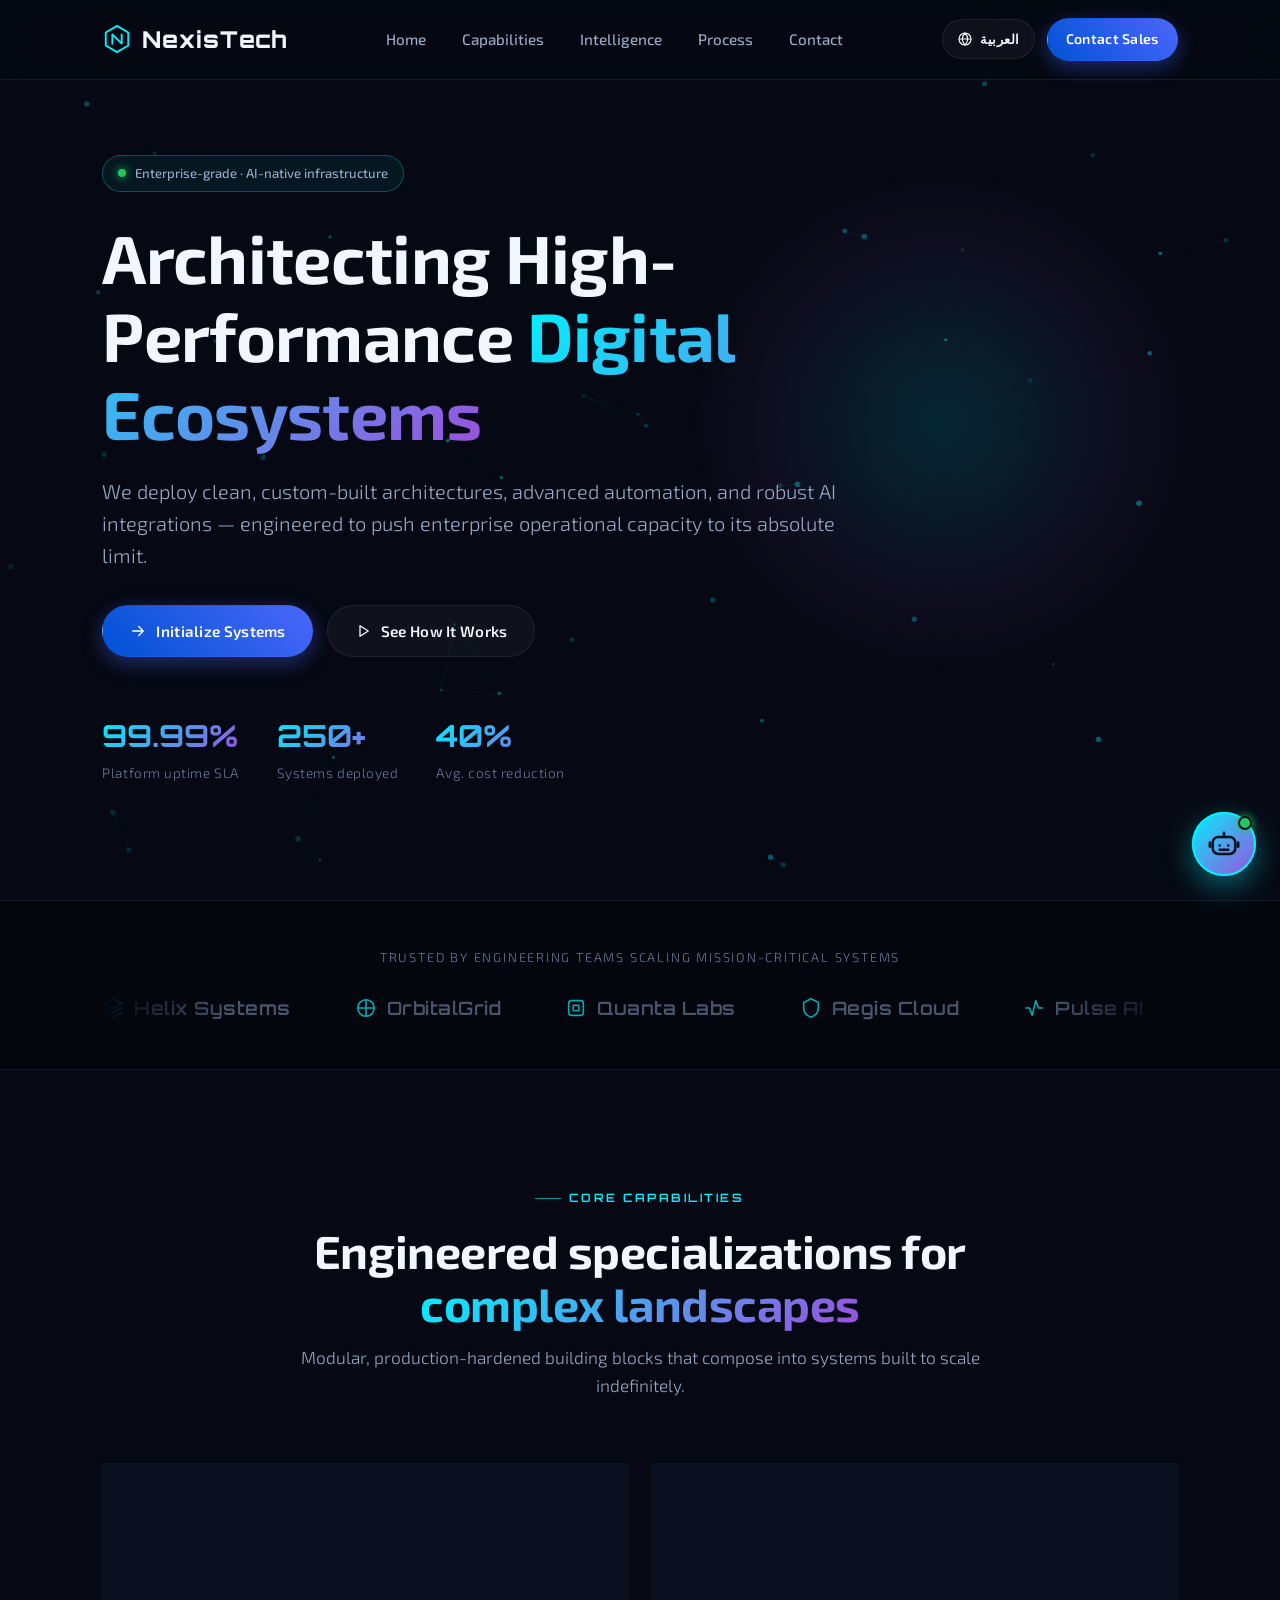
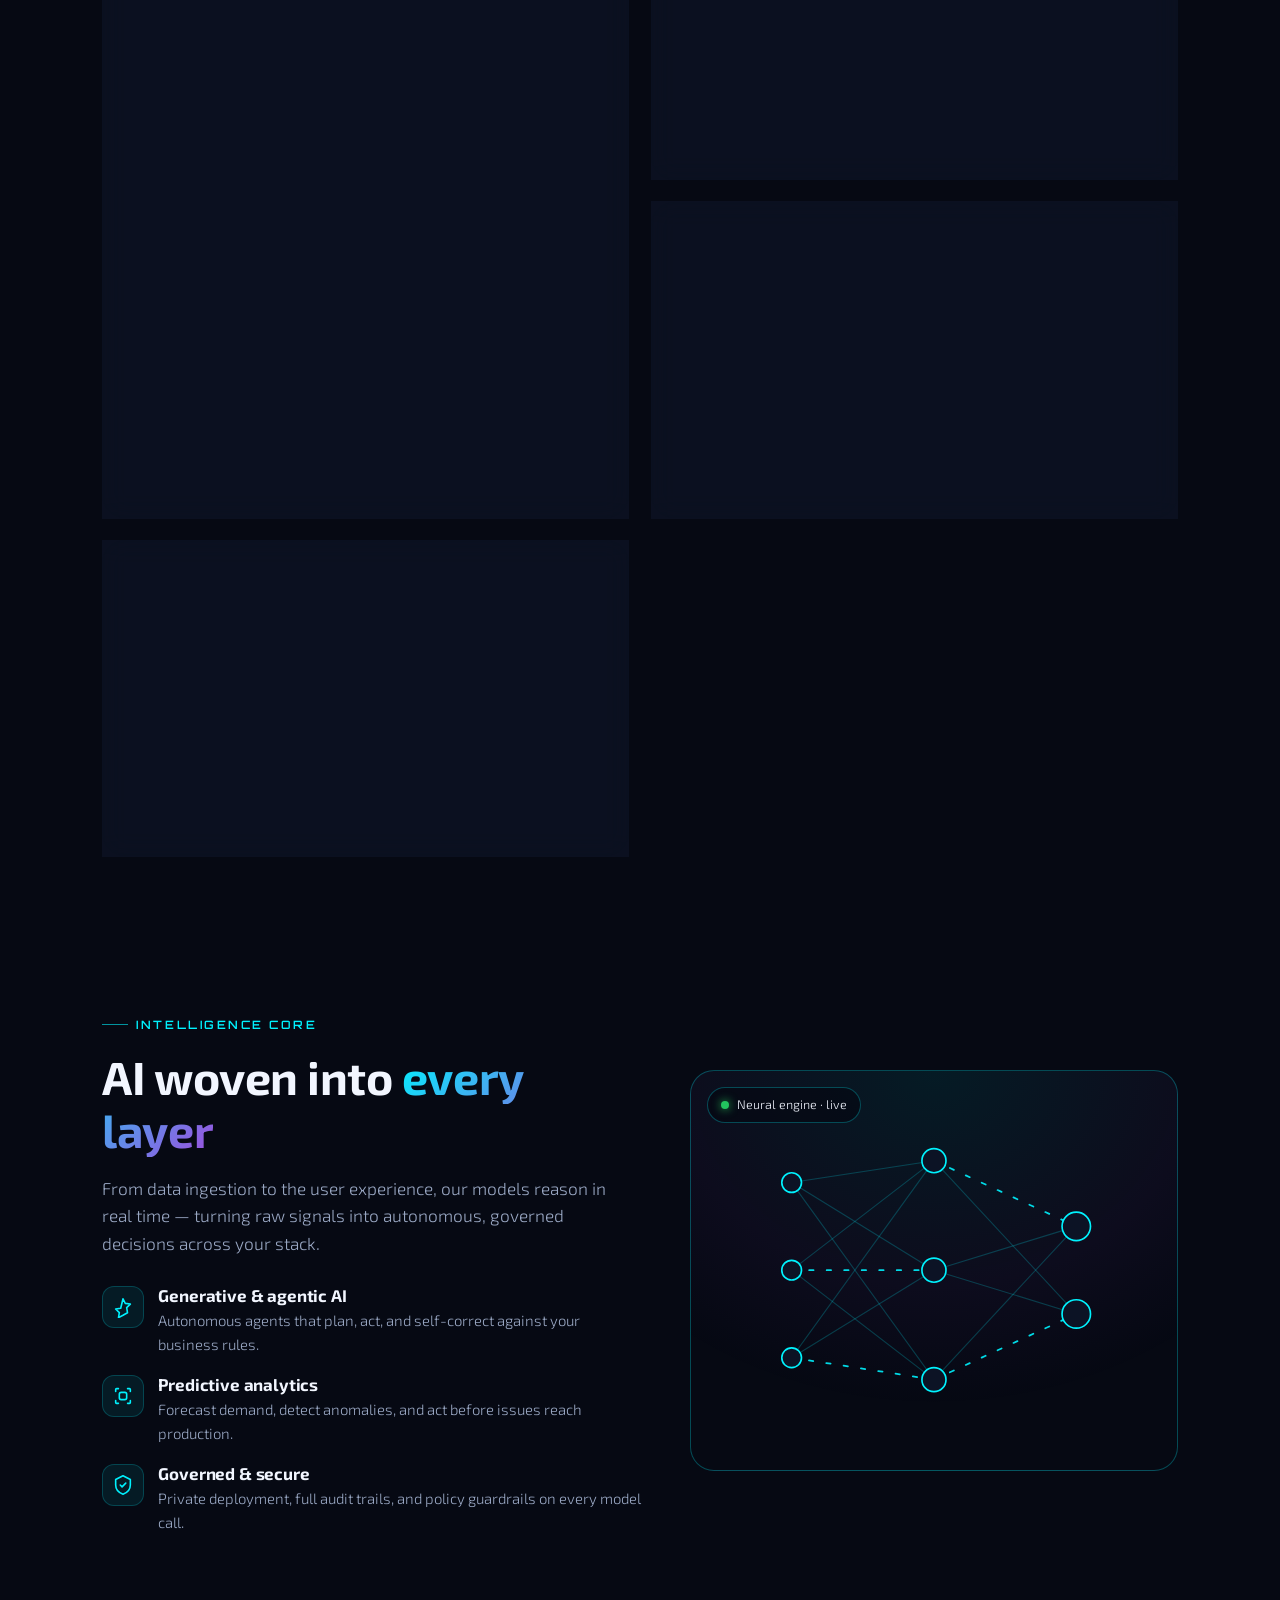
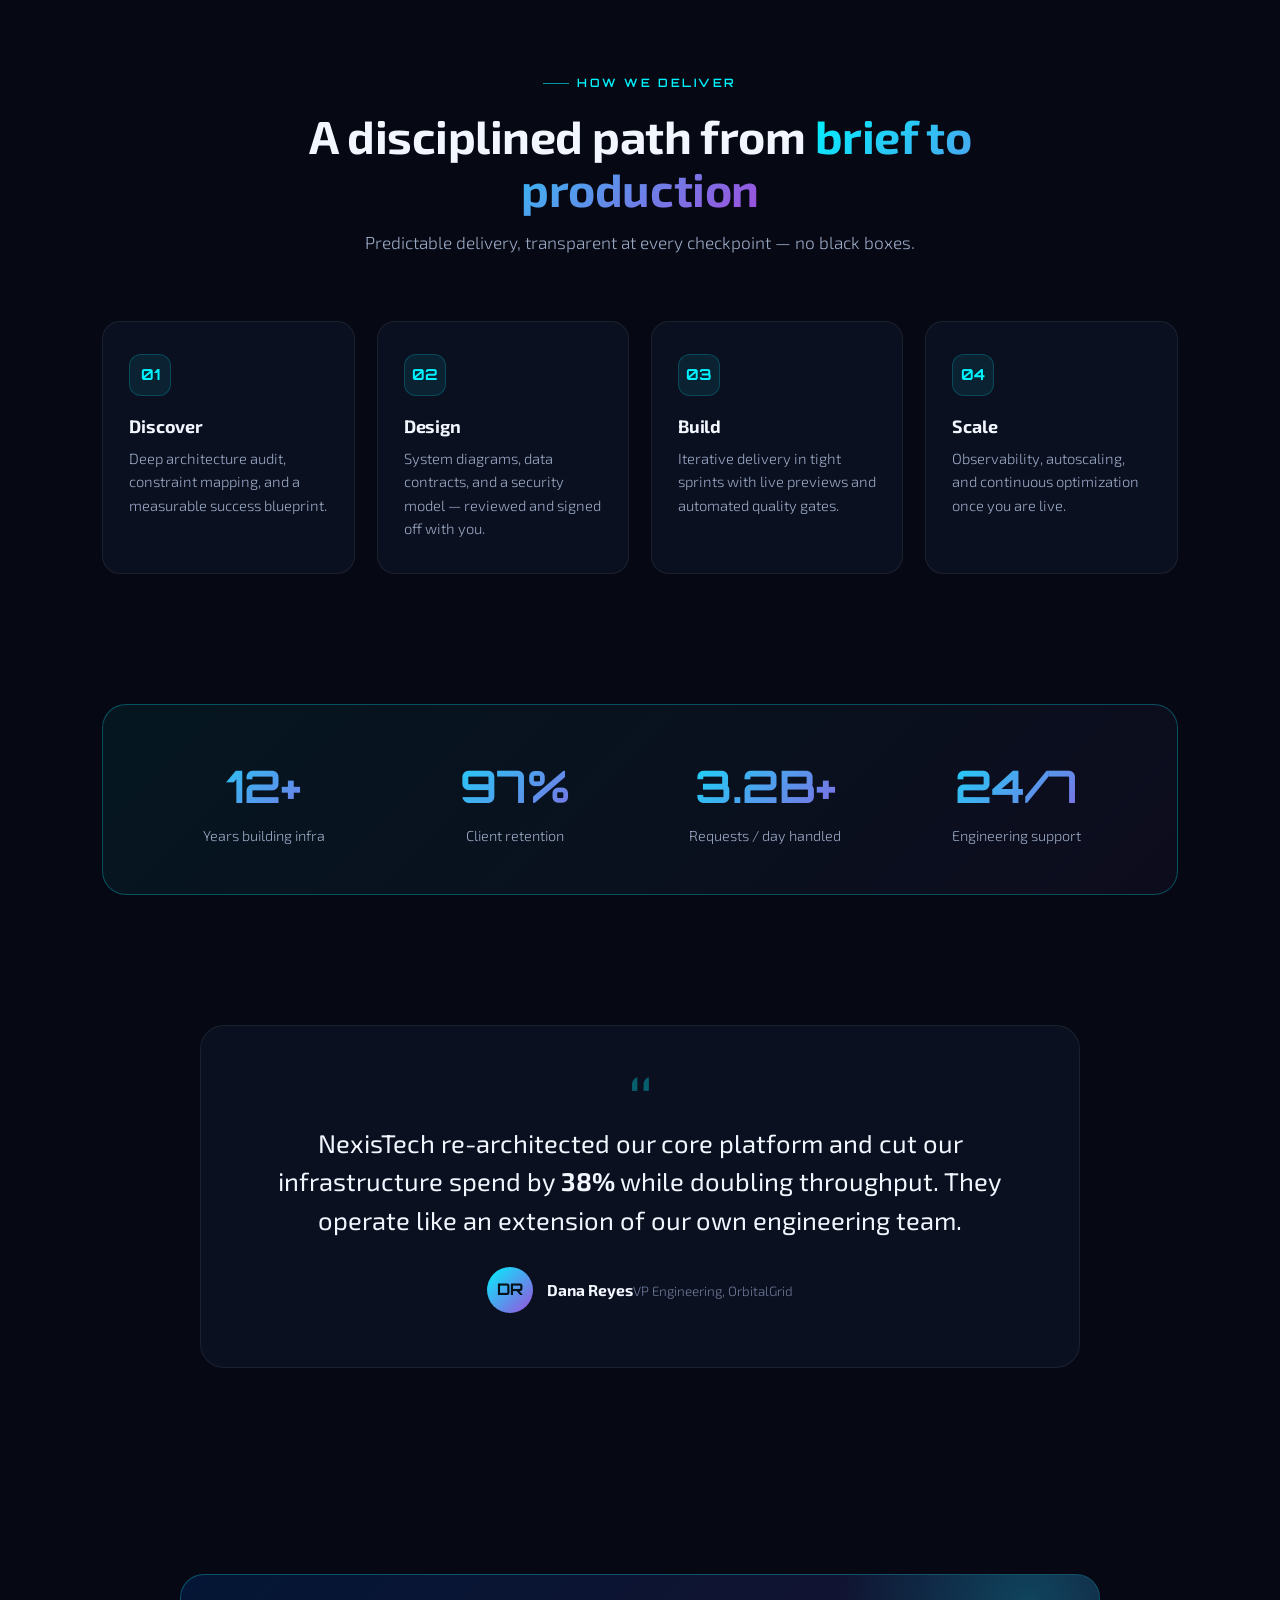
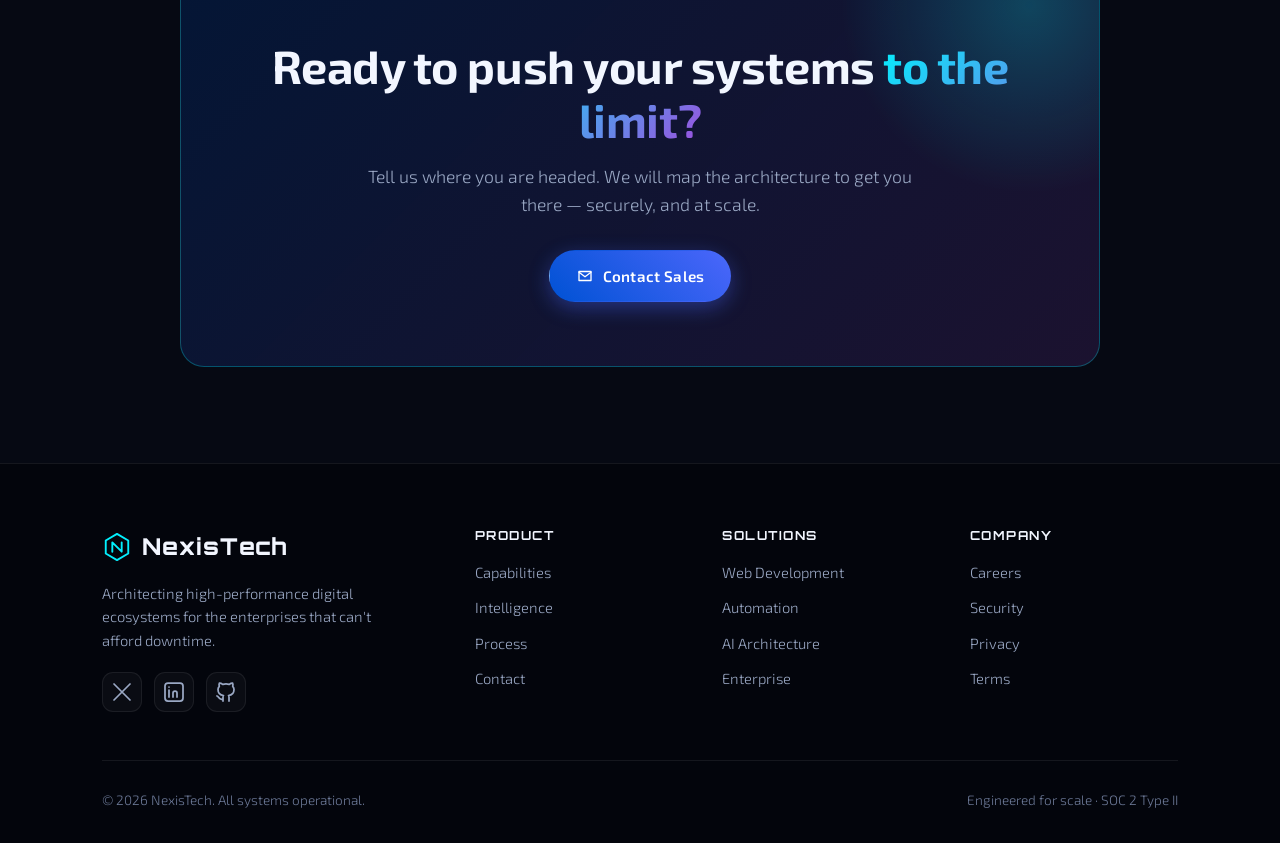
==== commit d3c76ce1: "NexisTech: add AI agent avatar, AI/digital theme, and EN/AR bilingual RTL - Floating AI assistant 'N" ====
--- a/nexistech-landing/index.html
+++ b/nexistech-landing/index.html
@@ -1,276 +1,178 @@
 <!DOCTYPE html>
-<html lang="en">
+<html lang="en" dir="ltr">
 <head>
 <meta charset="UTF-8">
 <meta name="viewport" content="width=device-width, initial-scale=1.0">
-<meta name="description" content="NexisTech engineers high-performance enterprise infrastructure — clean architectures, intelligent automation, and bespoke AI integrations built to scale.">
+<meta name="description" content="NexisTech engineers AI-native enterprise infrastructure — clean architectures, intelligent automation, and bespoke AI integrations built to scale. Available in English & Arabic.">
 <meta name="theme-color" content="#060913">
 <title>NexisTech — Enterprise Infrastructure & AI</title>
 
 <link rel="preconnect" href="https://fonts.googleapis.com">
 <link rel="preconnect" href="https://fonts.gstatic.com" crossorigin>
-<link rel="stylesheet" href="https://fonts.googleapis.com/css2?family=Exo+2:wght@300;400;500;600;700&family=Orbitron:wght@500;600;700;800&display=swap">
+<link rel="stylesheet" href="https://fonts.googleapis.com/css2?family=Exo+2:wght@300;400;500;600;700&family=Orbitron:wght@500;600;700;800&family=Tajawal:wght@300;400;500;700;800&display=swap">
+
+<!-- set language/direction before paint to avoid flash -->
+<script>
+(function(){try{var l=localStorage.getItem('nx-lang')||'en';var d=document.documentElement;
+d.lang=l;d.dir=l==='ar'?'rtl':'ltr';}catch(e){}})();
+</script>
 
 <style>
 /* ============================================================
    DESIGN TOKENS
    ============================================================ */
 :root{
-  /* surfaces */
-  --bg:#060913;
-  --bg-2:#03050a;
-  --surface:rgba(19,28,49,.45);
-  --surface-solid:#0c1325;
-  --border:rgba(255,255,255,.07);
-  --border-strong:rgba(0,242,254,.28);
-
-  /* text */
-  --text:#f2f6ff;
-  --text-muted:#9aa8c4;
-  --text-dim:#6b7896;
-
-  /* brand */
-  --cyan:#00f2fe;
-  --purple:#9d4edd;
-  --blue:#4364f7;
-  --green:#22c55e;
-
-  /* gradients */
+  --bg:#060913; --bg-2:#03050a;
+  --surface:rgba(19,28,49,.45); --surface-solid:#0c1325;
+  --border:rgba(255,255,255,.07); --border-strong:rgba(0,242,254,.28);
+  --text:#f2f6ff; --text-muted:#9aa8c4; --text-dim:#6b7896;
+  --cyan:#00f2fe; --purple:#9d4edd; --blue:#4364f7; --green:#22c55e;
   --grad-brand:linear-gradient(135deg,var(--cyan),var(--purple));
   --grad-btn:linear-gradient(45deg,#0052d4,#4364f7,#6fb1fc);
-
-  /* effects */
   --glow-cyan:rgba(0,242,254,.15);
-  --radius:18px;
-  --radius-lg:24px;
+  --radius:18px; --radius-lg:24px;
   --ring:0 0 0 3px rgba(0,242,254,.45);
-
-  /* spacing rhythm (8pt) */
-  --shell:8%;
-  --maxw:1240px;
+  --shell:8%; --maxw:1240px;
+  --font-display:'Orbitron',sans-serif;
+  --font-body:'Exo 2',system-ui,-apple-system,'Segoe UI',sans-serif;
 }
-
 *{margin:0;padding:0;box-sizing:border-box}
 html{scroll-behavior:smooth}
 @media (prefers-reduced-motion:reduce){html{scroll-behavior:auto}}
 
-body{
-  font-family:'Exo 2',system-ui,-apple-system,'Segoe UI',sans-serif;
-  font-weight:300;
-  background:var(--bg);
-  color:var(--text);
-  line-height:1.6;
-  overflow-x:hidden;
-  -webkit-font-smoothing:antialiased;
-}
-
-h1,h2,h3,h4{font-weight:700;line-height:1.15;letter-spacing:-.01em}
+body{font-family:var(--font-body);font-weight:300;background:var(--bg);color:var(--text);
+  line-height:1.6;overflow-x:hidden;-webkit-font-smoothing:antialiased}
+h1,h2,h3,h4,h5{font-weight:700;line-height:1.15;letter-spacing:-.01em}
 a{color:inherit;text-decoration:none}
 img,svg{display:block}
 .ico{width:24px;height:24px;stroke:currentColor;fill:none;stroke-width:1.75;stroke-linecap:round;stroke-linejoin:round}
-
-/* focus visibility for keyboard users */
 :focus-visible{outline:none;box-shadow:var(--ring);border-radius:8px}
 
-/* skip link */
-.skip{position:absolute;left:16px;top:-60px;z-index:2000;background:var(--surface-solid);
-  border:1px solid var(--border-strong);color:var(--text);padding:10px 16px;border-radius:10px;
-  transition:top .2s ease}
+/* ---- Arabic typography & RTL ---- */
+[lang="ar"]{--font-body:'Tajawal',system-ui,sans-serif;--font-display:'Tajawal',sans-serif;letter-spacing:0}
+[lang="ar"] h1,[lang="ar"] h2,[lang="ar"] h3,[lang="ar"] h4,[lang="ar"] h5,
+[lang="ar"] .eyebrow,[lang="ar"] .num::before{font-family:'Tajawal',sans-serif;letter-spacing:0}
+/* brand wordmark stays Latin even in Arabic */
+.logo .wordmark{font-family:'Orbitron',sans-serif}
+
+.skip{position:absolute;inset-inline-start:16px;top:-60px;z-index:2000;background:var(--surface-solid);
+  border:1px solid var(--border-strong);color:var(--text);padding:10px 16px;border-radius:10px;transition:top .2s}
 .skip:focus{top:16px}
 
-.gradient-text{
-  background:var(--grad-brand);
-  -webkit-background-clip:text;background-clip:text;
-  -webkit-text-fill-color:transparent;color:transparent;
-}
-
-/* shared layout helpers */
+.gradient-text{background:var(--grad-brand);-webkit-background-clip:text;background-clip:text;
+  -webkit-text-fill-color:transparent;color:transparent}
 .wrap{max-width:var(--maxw);margin-inline:auto}
-.eyebrow{
-  font-family:'Orbitron',sans-serif;font-weight:600;font-size:.72rem;
-  letter-spacing:.22em;text-transform:uppercase;color:var(--cyan);
-  display:inline-flex;align-items:center;gap:8px;
-}
+.eyebrow{font-family:var(--font-display);font-weight:600;font-size:.72rem;letter-spacing:.22em;
+  text-transform:uppercase;color:var(--cyan);display:inline-flex;align-items:center;gap:8px}
 .eyebrow::before{content:"";width:26px;height:1px;background:var(--cyan);opacity:.6}
-
-/* ============================================================
-   BACKGROUND CANVAS
-   ============================================================ */
-#particle-canvas{
-  position:fixed;inset:0;width:100vw;height:100vh;z-index:0;pointer-events:none;
-}
-
-/* ============================================================
-   KEYFRAMES
-   ============================================================ */
+[lang="ar"] .eyebrow{letter-spacing:.06em}
+
+#particle-canvas{position:fixed;inset:0;width:100vw;height:100vh;z-index:0;pointer-events:none}
+
 @keyframes subtleGlow{0%,100%{opacity:.3;transform:scale(1)}50%{opacity:.6;transform:scale(1.1)}}
-@keyframes reveal{from{opacity:0;transform:translateY(28px)}to{opacity:1;transform:translateY(0)}}
+@keyframes reveal{from{opacity:0;transform:translateY(28px)}to{opacity:1;transform:none}}
 @keyframes marquee{from{transform:translateX(0)}to{transform:translateX(-50%)}}
-
-/* ============================================================
-   NAVBAR (glassmorphism)
-   ============================================================ */
-header{
-  position:fixed;top:0;left:0;width:100%;z-index:1000;
-  display:flex;justify-content:space-between;align-items:center;
-  padding:18px var(--shell);
-  background:rgba(6,9,19,.62);
-  backdrop-filter:blur(16px);-webkit-backdrop-filter:blur(16px);
-  border-bottom:1px solid var(--border);
-  transition:padding .3s ease, background .3s ease;
-}
+@keyframes pulseRing{0%{transform:scale(1);opacity:.6}70%{transform:scale(1.8);opacity:0}100%{opacity:0}}
+@keyframes float{0%,100%{transform:translateY(0)}50%{transform:translateY(-6px)}}
+@keyframes nodeGlow{0%,100%{opacity:.4}50%{opacity:1}}
+@keyframes dash{to{stroke-dashoffset:-16}}
+@keyframes typing{0%{opacity:.2}20%{opacity:1}100%{opacity:.2}}
+
+/* ============================================================ NAV */
+header{position:fixed;top:0;inset-inline:0;z-index:1000;display:flex;justify-content:space-between;
+  align-items:center;padding:18px var(--shell);background:rgba(6,9,19,.62);
+  backdrop-filter:blur(16px);-webkit-backdrop-filter:blur(16px);border-bottom:1px solid var(--border);
+  transition:padding .3s,background .3s}
 header.scrolled{padding:12px var(--shell);background:rgba(6,9,19,.85)}
-
-.logo{
-  font-family:'Orbitron',sans-serif;font-weight:800;font-size:1.45rem;letter-spacing:1px;
-  display:inline-flex;align-items:center;gap:10px;
-}
+.logo{font-family:var(--font-display);font-weight:800;font-size:1.45rem;letter-spacing:1px;
+  display:inline-flex;align-items:center;gap:10px}
 .logo .mark{width:30px;height:30px;flex:none}
-
 nav ul{display:flex;list-style:none;align-items:center;gap:32px}
-nav a.navlink{
-  color:var(--text-muted);font-size:.95rem;font-weight:500;position:relative;padding:6px 2px;
-  transition:color .25s;
-}
-nav a.navlink::after{
-  content:"";position:absolute;left:0;bottom:-2px;height:2px;width:100%;
-  background:var(--cyan);transform:scaleX(0);transform-origin:left;transition:transform .3s ease;
-}
+nav a.navlink{color:var(--text-muted);font-size:.95rem;font-weight:500;position:relative;padding:6px 2px;transition:color .25s}
+nav a.navlink::after{content:"";position:absolute;inset-inline-start:0;bottom:-2px;height:2px;width:100%;
+  background:var(--cyan);transform:scaleX(0);transform-origin:inline-start;transition:transform .3s}
 nav a.navlink:hover{color:var(--text)}
 nav a.navlink:hover::after{transform:scaleX(1)}
-
-.nav-actions{display:flex;align-items:center;gap:14px}
-
-/* buttons */
-.btn{
-  display:inline-flex;align-items:center;justify-content:center;gap:9px;
-  font-family:'Exo 2',sans-serif;font-weight:600;font-size:.95rem;letter-spacing:.3px;
-  padding:13px 26px;border-radius:30px;cursor:pointer;border:1px solid transparent;
-  min-height:46px;transition:transform .25s ease, box-shadow .3s ease, background-position .5s ease, border-color .25s;
-  white-space:nowrap;
-}
-.btn-primary{
-  background:var(--grad-btn);background-size:200% auto;color:#fff;
-  box-shadow:0 6px 20px rgba(67,100,247,.4);
-}
+.nav-actions{display:flex;align-items:center;gap:12px}
+
+.btn{display:inline-flex;align-items:center;justify-content:center;gap:9px;font-family:var(--font-body);
+  font-weight:600;font-size:.95rem;letter-spacing:.3px;padding:13px 26px;border-radius:30px;cursor:pointer;
+  border:1px solid transparent;min-height:46px;white-space:nowrap;
+  transition:transform .25s,box-shadow .3s,background-position .5s,border-color .25s}
+.btn-primary{background:var(--grad-btn);background-size:200% auto;color:#fff;box-shadow:0 6px 20px rgba(67,100,247,.4)}
 .btn-primary:hover{background-position:right center;transform:translateY(-2px);box-shadow:0 10px 28px rgba(0,242,254,.45)}
 .btn-ghost{background:rgba(255,255,255,.04);border-color:var(--border);color:var(--text)}
 .btn-ghost:hover{border-color:var(--border-strong);background:rgba(0,242,254,.08);transform:translateY(-2px)}
 .btn-sm{padding:9px 18px;min-height:40px;font-size:.88rem}
 .btn .ico{width:18px;height:18px}
 
-/* hamburger */
-.hamburger{
-  display:none;width:46px;height:46px;border-radius:12px;border:1px solid var(--border);
-  background:rgba(255,255,255,.04);color:var(--text);cursor:pointer;align-items:center;justify-content:center;
-}
-.hamburger .ico{width:24px;height:24px}
-
-/* ============================================================
-   HERO
-   ============================================================ */
-.hero{
-  position:relative;z-index:2;min-height:100svh;display:flex;align-items:center;
-  padding:120px var(--shell) 80px;
-}
+/* language toggle */
+.lang-toggle{display:inline-flex;align-items:center;gap:7px;height:40px;padding:0 14px;border-radius:30px;
+  background:rgba(255,255,255,.04);border:1px solid var(--border);color:var(--text);cursor:pointer;
+  font-family:var(--font-display);font-weight:600;font-size:.82rem;letter-spacing:.04em;transition:.25s}
+.lang-toggle:hover{border-color:var(--border-strong);background:rgba(0,242,254,.08);color:var(--cyan)}
+.lang-toggle .ico{width:16px;height:16px}
+
+.hamburger{display:none;width:46px;height:46px;border-radius:12px;border:1px solid var(--border);
+  background:rgba(255,255,255,.04);color:var(--text);cursor:pointer;align-items:center;justify-content:center}
+
+/* ============================================================ HERO */
+.hero{position:relative;z-index:2;min-height:100svh;display:flex;align-items:center;padding:120px var(--shell) 80px}
 .hero-content{max-width:760px}
-.hero-badge{
-  display:inline-flex;align-items:center;gap:9px;margin-bottom:26px;
-  padding:7px 15px;border-radius:30px;font-size:.82rem;font-weight:500;color:var(--text-muted);
-  background:rgba(0,242,254,.06);border:1px solid var(--border-strong);
-}
-.hero-badge .dot{width:8px;height:8px;border-radius:50%;background:var(--green);
-  box-shadow:0 0 10px var(--green);flex:none}
+.hero-badge{display:inline-flex;align-items:center;gap:9px;margin-bottom:26px;padding:7px 15px;border-radius:30px;
+  font-size:.82rem;font-weight:500;color:var(--text-muted);background:rgba(0,242,254,.06);border:1px solid var(--border-strong)}
+.hero-badge .dot{width:8px;height:8px;border-radius:50%;background:var(--green);box-shadow:0 0 10px var(--green);flex:none}
 .hero h1{font-size:clamp(2.4rem,6vw,4.25rem);margin-bottom:22px}
-.hero p.lede{
-  color:var(--text-muted);font-size:clamp(1.05rem,2vw,1.25rem);max-width:62ch;margin-bottom:34px;
-}
+.hero p.lede{color:var(--text-muted);font-size:clamp(1.05rem,2vw,1.25rem);max-width:62ch;margin-bottom:34px}
 .hero-cta{display:flex;flex-wrap:wrap;gap:14px;margin-bottom:54px}
-
-/* hero stat row */
 .hero-stats{display:flex;flex-wrap:wrap;gap:38px}
-.hero-stats .stat b{font-family:'Orbitron',sans-serif;font-size:1.9rem;font-weight:700;
-  display:block;font-variant-numeric:tabular-nums}
+.hero-stats .stat b{font-family:var(--font-display);font-size:1.9rem;font-weight:700;display:block;font-variant-numeric:tabular-nums}
 .hero-stats .stat span{color:var(--text-dim);font-size:.85rem;letter-spacing:.04em}
-
-.ambient-glow{
-  position:absolute;top:18%;right:6%;width:520px;height:520px;border-radius:50%;z-index:-1;
-  background:radial-gradient(circle,rgba(0,242,254,.13) 0%,rgba(157,78,221,.06) 50%,transparent 70%);
-  animation:subtleGlow 8s infinite ease-in-out;pointer-events:none;
-}
-
-/* reveal-on-scroll — only hidden when JS is active (progressive enhancement) */
+.ambient-glow{position:absolute;top:18%;inset-inline-end:6%;width:520px;height:520px;border-radius:50%;z-index:-1;
+  background:radial-gradient(circle,rgba(0,242,254,.13),rgba(157,78,221,.06) 50%,transparent 70%);
+  animation:subtleGlow 8s infinite ease-in-out;pointer-events:none}
+
 .js .reveal{opacity:0;transform:translateY(28px);transition:opacity .7s cubic-bezier(.16,1,.3,1),transform .7s cubic-bezier(.16,1,.3,1)}
 .reveal.in{opacity:1;transform:none}
-.hero-content .reveal{animation:reveal 1s cubic-bezier(.16,1,.3,1) both}
-.hero-content .reveal{opacity:1;transform:none}
-.hero-content .d1{animation-delay:.05s}
-.hero-content .d2{animation-delay:.18s}
-.hero-content .d3{animation-delay:.31s}
-.hero-content .d4{animation-delay:.44s}
-
-/* ============================================================
-   SECTIONS shell
-   ============================================================ */
+.hero-content .reveal{animation:reveal 1s cubic-bezier(.16,1,.3,1) both;opacity:1;transform:none}
+.hero-content .d1{animation-delay:.05s}.hero-content .d2{animation-delay:.18s}
+.hero-content .d3{animation-delay:.31s}.hero-content .d4{animation-delay:.44s}
+
+/* ============================================================ SECTIONS */
 section.block{position:relative;z-index:2;padding:110px var(--shell)}
-.section-head{text-align:center;max-width:680px;margin:0 auto 64px}
+.section-head{text-align:center;max-width:700px;margin:0 auto 64px}
 .section-head h2{font-size:clamp(2rem,4.5vw,2.9rem);margin:16px 0 14px}
 .section-head p{color:var(--text-muted);font-size:1.08rem}
 
-/* ============================================================
-   LOGO / TRUST MARQUEE
-   ============================================================ */
-.trust{padding:46px var(--shell);border-block:1px solid var(--border);position:relative;z-index:2;
-  background:rgba(3,5,10,.5)}
-.trust .label{text-align:center;color:var(--text-dim);font-size:.8rem;letter-spacing:.18em;
-  text-transform:uppercase;margin-bottom:26px}
+/* trust marquee */
+.trust{padding:46px var(--shell);border-block:1px solid var(--border);position:relative;z-index:2;background:rgba(3,5,10,.5)}
+.trust .label{text-align:center;color:var(--text-dim);font-size:.8rem;letter-spacing:.14em;text-transform:uppercase;margin-bottom:26px}
 .marquee{overflow:hidden;-webkit-mask-image:linear-gradient(90deg,transparent,#000 12%,#000 88%,transparent);
   mask-image:linear-gradient(90deg,transparent,#000 12%,#000 88%,transparent)}
 .marquee-track{display:flex;gap:64px;width:max-content;animation:marquee 28s linear infinite}
 .marquee:hover .marquee-track{animation-play-state:paused}
-.marquee .brand-item{display:flex;align-items:center;gap:10px;color:var(--text-dim);
-  font-family:'Orbitron',sans-serif;font-weight:600;font-size:1.15rem;letter-spacing:.5px;
-  opacity:.7;transition:opacity .3s,color .3s;white-space:nowrap}
+.marquee .brand-item{display:flex;align-items:center;gap:10px;color:var(--text-dim);font-family:var(--font-display);
+  font-weight:600;font-size:1.15rem;letter-spacing:.5px;opacity:.7;transition:.3s;white-space:nowrap}
 .marquee .brand-item:hover{opacity:1;color:var(--text)}
 .marquee .brand-item .ico{width:22px;height:22px;color:var(--cyan)}
 
-/* ============================================================
-   CAPABILITIES — BENTO GRID
-   ============================================================ */
-.bento{
-  display:grid;grid-template-columns:repeat(6,1fr);gap:22px;
-}
-.card{
-  position:relative;overflow:hidden;
-  background:var(--surface);
-  backdrop-filter:blur(12px);-webkit-backdrop-filter:blur(12px);
-  border:1px solid var(--border);border-radius:var(--radius-lg);
-  padding:34px;
-  transition:transform .4s cubic-bezier(.16,1,.3,1),border-color .4s,box-shadow .4s;
-}
-.card::before{
-  content:"";position:absolute;top:0;left:0;width:100%;height:3px;
-  background:linear-gradient(90deg,transparent,var(--cyan),transparent);
-  transform:scaleX(0);transition:transform .45s ease;
-}
-/* radial spotlight that follows cursor (set via JS custom props) */
-.card::after{
-  content:"";position:absolute;inset:0;border-radius:inherit;opacity:0;transition:opacity .4s;
-  background:radial-gradient(420px circle at var(--mx,50%) var(--my,50%),rgba(0,242,254,.10),transparent 45%);
-}
+/* ============================================================ BENTO */
+.bento{display:grid;grid-template-columns:repeat(6,1fr);gap:22px}
+.card{position:relative;overflow:hidden;background:var(--surface);backdrop-filter:blur(12px);-webkit-backdrop-filter:blur(12px);
+  border:1px solid var(--border);border-radius:var(--radius-lg);padding:34px;
+  transition:transform .4s cubic-bezier(.16,1,.3,1),border-color .4s,box-shadow .4s}
+.card::before{content:"";position:absolute;top:0;inset-inline-start:0;width:100%;height:3px;
+  background:linear-gradient(90deg,transparent,var(--cyan),transparent);transform:scaleX(0);transition:transform .45s}
+.card::after{content:"";position:absolute;inset:0;border-radius:inherit;opacity:0;transition:opacity .4s;
+  background:radial-gradient(420px circle at var(--mx,50%) var(--my,50%),rgba(0,242,254,.10),transparent 45%)}
 .card:hover{transform:translateY(-8px);border-color:var(--border-strong);box-shadow:0 18px 44px rgba(0,242,254,.14)}
 .card:hover::before{transform:scaleX(1)}
 .card:hover::after{opacity:1}
-
 .card-span-3{grid-column:span 3}
-.card-span-2{grid-column:span 2}
 .card-feature{grid-column:span 3;grid-row:span 2}
-
-.icon-wrap{
-  width:58px;height:58px;border-radius:15px;display:flex;align-items:center;justify-content:center;
-  color:var(--cyan);background:rgba(0,242,254,.07);border:1px solid rgba(0,242,254,.18);
-  margin-bottom:24px;transition:transform .35s ease,background .3s,color .3s;
-}
+.icon-wrap{width:58px;height:58px;border-radius:15px;display:flex;align-items:center;justify-content:center;
+  color:var(--cyan);background:rgba(0,242,254,.07);border:1px solid rgba(0,242,254,.18);margin-bottom:24px;
+  transition:transform .35s,background .3s,color .3s}
 .card:hover .icon-wrap{transform:rotate(-6deg) scale(1.06);background:rgba(0,242,254,.16);color:#fff}
 .icon-wrap .ico{width:28px;height:28px}
 .card h3{font-size:1.35rem;margin-bottom:12px}
@@ -278,140 +180,171 @@
 .card .tags{display:flex;flex-wrap:wrap;gap:8px;margin-top:22px}
 .tag{font-size:.74rem;font-weight:500;color:var(--cyan);padding:5px 11px;border-radius:20px;
   background:rgba(0,242,254,.07);border:1px solid rgba(0,242,254,.18)}
-
-/* feature card inner visual */
-.feature-visual{
-  margin-top:26px;border-radius:16px;border:1px solid var(--border);overflow:hidden;
-  background:linear-gradient(160deg,rgba(0,242,254,.05),rgba(157,78,221,.04));padding:20px;
-}
+.feature-visual{margin-top:26px;border-radius:16px;border:1px solid var(--border);overflow:hidden;
+  background:linear-gradient(160deg,rgba(0,242,254,.05),rgba(157,78,221,.04));padding:20px}
 .bar-row{display:flex;align-items:center;gap:12px;margin-bottom:14px}
 .bar-row:last-child{margin-bottom:0}
-.bar-row .bl{width:78px;color:var(--text-dim);font-size:.78rem;flex:none}
+.bar-row .bl{width:96px;color:var(--text-dim);font-size:.78rem;flex:none}
 .bar-row .bt{flex:1;height:8px;border-radius:6px;background:rgba(255,255,255,.06);overflow:hidden}
 .bar-row .bt i{display:block;height:100%;border-radius:6px;background:var(--grad-brand);width:var(--w,60%)}
-.bar-row .bv{font-family:'Orbitron',sans-serif;font-size:.8rem;color:var(--text);width:42px;text-align:right;flex:none}
-
-/* ============================================================
-   PROCESS / STEPS
-   ============================================================ */
+.bar-row .bv{font-family:var(--font-display);font-size:.8rem;color:var(--text);width:42px;text-align:end;flex:none;font-variant-numeric:tabular-nums}
+
+/* ============================================================ INTELLIGENCE CORE (AI) */
+.ai-core{position:relative;z-index:2;padding:40px var(--shell) 110px}
+.ai-grid{display:grid;grid-template-columns:1.05fr .95fr;gap:48px;align-items:center}
+.ai-copy h2{font-size:clamp(2rem,4.5vw,2.9rem);margin:16px 0 18px}
+.ai-copy>p{color:var(--text-muted);font-size:1.08rem;margin-bottom:28px;max-width:52ch}
+.ai-feats{list-style:none;display:flex;flex-direction:column;gap:18px}
+.ai-feats li{display:flex;gap:14px;align-items:flex-start}
+.ai-feats .fi{width:42px;height:42px;border-radius:12px;flex:none;display:flex;align-items:center;justify-content:center;
+  color:var(--cyan);background:rgba(0,242,254,.08);border:1px solid rgba(0,242,254,.2)}
+.ai-feats .fi .ico{width:22px;height:22px}
+.ai-feats h4{font-size:1.06rem;margin-bottom:4px}
+.ai-feats p{color:var(--text-muted);font-size:.93rem}
+.neural{position:relative;border-radius:var(--radius-lg);border:1px solid var(--border-strong);overflow:hidden;
+  background:radial-gradient(120% 120% at 50% 0%,rgba(0,242,254,.08),rgba(157,78,221,.05) 45%,transparent 70%);
+  min-height:380px;display:flex;align-items:center;justify-content:center;padding:24px}
+.neural svg{width:100%;height:auto;max-width:480px}
+.neural .nn-node{fill:#0c1325;stroke:var(--cyan);stroke-width:1.5}
+.neural .nn-node.glow{animation:nodeGlow 2.6s ease-in-out infinite}
+.neural .nn-edge{stroke:rgba(0,242,254,.22);stroke-width:1}
+.neural .nn-pulse{stroke:var(--cyan);stroke-width:1.6;stroke-dasharray:4 12;animation:dash 1.1s linear infinite;opacity:.9}
+.neural .badge{position:absolute;top:16px;inset-inline-start:16px;display:inline-flex;align-items:center;gap:8px;
+  padding:7px 13px;border-radius:30px;background:rgba(6,9,19,.7);border:1px solid var(--border-strong);
+  font-size:.78rem;color:var(--text)}
+.neural .badge .dot{width:8px;height:8px;border-radius:50%;background:var(--green);box-shadow:0 0 10px var(--green)}
+
+/* steps */
 .steps{display:grid;grid-template-columns:repeat(4,1fr);gap:22px;counter-reset:step}
-.step{
-  position:relative;padding:32px 26px;border-radius:var(--radius);
-  background:var(--surface);border:1px solid var(--border);
-  transition:transform .35s ease,border-color .35s;
-}
+.step{position:relative;padding:32px 26px;border-radius:var(--radius);background:var(--surface);
+  border:1px solid var(--border);transition:transform .35s,border-color .35s}
 .step:hover{transform:translateY(-6px);border-color:var(--border-strong)}
-.step .num{
-  counter-increment:step;font-family:'Orbitron',sans-serif;font-weight:700;font-size:.95rem;
-  width:42px;height:42px;border-radius:12px;display:flex;align-items:center;justify-content:center;
-  color:var(--cyan);background:rgba(0,242,254,.08);border:1px solid rgba(0,242,254,.2);margin-bottom:20px;
-}
+.step .num{counter-increment:step;font-family:var(--font-display);font-weight:700;font-size:.95rem;width:42px;height:42px;
+  border-radius:12px;display:flex;align-items:center;justify-content:center;color:var(--cyan);
+  background:rgba(0,242,254,.08);border:1px solid rgba(0,242,254,.2);margin-bottom:20px}
 .step .num::before{content:"0" counter(step)}
 .step h4{font-size:1.12rem;margin-bottom:10px}
 .step p{color:var(--text-muted);font-size:.92rem}
 
-/* ============================================================
-   STATS BAND
-   ============================================================ */
-.stats-band{
-  display:grid;grid-template-columns:repeat(4,1fr);gap:22px;
-  padding:46px;border-radius:var(--radius-lg);
-  background:linear-gradient(135deg,rgba(0,242,254,.06),rgba(157,78,221,.05));
-  border:1px solid var(--border-strong);
-}
+/* stats band */
+.stats-band{display:grid;grid-template-columns:repeat(4,1fr);gap:22px;padding:46px;border-radius:var(--radius-lg);
+  background:linear-gradient(135deg,rgba(0,242,254,.06),rgba(157,78,221,.05));border:1px solid var(--border-strong)}
 .stats-band .stat{text-align:center}
-.stats-band .stat b{font-family:'Orbitron',sans-serif;font-size:clamp(2rem,4vw,2.8rem);font-weight:700;
-  display:block;font-variant-numeric:tabular-nums}
-.stats-band .stat span{color:var(--text-muted);font-size:.9rem;letter-spacing:.03em}
-
-/* ============================================================
-   TESTIMONIAL
-   ============================================================ */
-.quote{
-  max-width:880px;margin-inline:auto;text-align:center;padding:54px 40px;
-  background:var(--surface);border:1px solid var(--border);border-radius:var(--radius-lg);
-  position:relative;
-}
-.quote .mark{font-family:'Orbitron',sans-serif;font-size:4rem;line-height:.6;color:var(--cyan);opacity:.35;height:36px}
+.stats-band .stat b{font-family:var(--font-display);font-size:clamp(2rem,4vw,2.8rem);font-weight:700;display:block;font-variant-numeric:tabular-nums}
+.stats-band .stat span{color:var(--text-muted);font-size:.9rem}
+
+/* testimonial */
+.quote{max-width:880px;margin-inline:auto;text-align:center;padding:54px 40px;background:var(--surface);
+  border:1px solid var(--border);border-radius:var(--radius-lg);position:relative}
+.quote .mark{font-family:var(--font-display);font-size:4rem;line-height:.6;color:var(--cyan);opacity:.35;height:36px}
 .quote blockquote{font-size:clamp(1.2rem,2.6vw,1.6rem);font-weight:400;color:var(--text);line-height:1.5;margin:8px 0 28px}
 .quote .who{display:flex;align-items:center;justify-content:center;gap:14px}
-.quote .avatar{width:46px;height:46px;border-radius:50%;background:var(--grad-brand);
-  display:flex;align-items:center;justify-content:center;font-family:'Orbitron';font-weight:700;color:#04121a}
-.quote .who .meta{text-align:left}
+.quote .avatar{width:46px;height:46px;border-radius:50%;background:var(--grad-brand);display:flex;align-items:center;
+  justify-content:center;font-family:var(--font-display);font-weight:700;color:#04121a}
+.quote .who .meta{text-align:start}
 .quote .who .meta b{font-size:.98rem}
 .quote .who .meta span{color:var(--text-dim);font-size:.84rem}
 
-/* ============================================================
-   CTA SECTION
-   ============================================================ */
-.cta-final{
-  position:relative;z-index:2;text-align:center;padding:96px var(--shell);
-}
-.cta-card{
-  max-width:920px;margin-inline:auto;padding:64px 48px;border-radius:var(--radius-lg);
-  background:linear-gradient(135deg,rgba(0,82,212,.18),rgba(157,78,221,.14));
-  border:1px solid var(--border-strong);position:relative;overflow:hidden;
-}
-.cta-card::after{content:"";position:absolute;width:380px;height:380px;border-radius:50%;
-  top:-160px;right:-120px;background:radial-gradient(circle,rgba(0,242,254,.22),transparent 70%);pointer-events:none}
+/* final CTA */
+.cta-final{position:relative;z-index:2;text-align:center;padding:96px var(--shell)}
+.cta-card{max-width:920px;margin-inline:auto;padding:64px 48px;border-radius:var(--radius-lg);
+  background:linear-gradient(135deg,rgba(0,82,212,.18),rgba(157,78,221,.14));border:1px solid var(--border-strong);
+  position:relative;overflow:hidden}
+.cta-card::after{content:"";position:absolute;width:380px;height:380px;border-radius:50%;top:-160px;inset-inline-end:-120px;
+  background:radial-gradient(circle,rgba(0,242,254,.22),transparent 70%);pointer-events:none}
 .cta-card h2{font-size:clamp(2rem,4.5vw,2.9rem);margin-bottom:16px;position:relative}
 .cta-card p{color:var(--text-muted);font-size:1.1rem;max-width:56ch;margin:0 auto 32px;position:relative}
 .cta-card .btn{position:relative}
 
-/* ============================================================
-   FOOTER
-   ============================================================ */
-footer{position:relative;z-index:2;border-top:1px solid var(--border);
-  background:rgba(3,5,10,.7);padding:64px var(--shell) 32px}
+/* footer */
+footer{position:relative;z-index:2;border-top:1px solid var(--border);background:rgba(3,5,10,.7);padding:64px var(--shell) 32px}
 .foot-grid{display:grid;grid-template-columns:1.6fr 1fr 1fr 1fr;gap:40px;margin-bottom:48px}
 .foot-brand .logo{margin-bottom:16px}
 .foot-brand p{color:var(--text-muted);font-size:.92rem;max-width:34ch}
 .foot-social{display:flex;gap:12px;margin-top:20px}
-.foot-social a{width:40px;height:40px;border-radius:11px;border:1px solid var(--border);
-  display:flex;align-items:center;justify-content:center;color:var(--text-muted);
-  background:rgba(255,255,255,.03);transition:.25s}
+.foot-social a{width:40px;height:40px;border-radius:11px;border:1px solid var(--border);display:flex;align-items:center;
+  justify-content:center;color:var(--text-muted);background:rgba(255,255,255,.03);transition:.25s}
 .foot-social a:hover{color:var(--cyan);border-color:var(--border-strong);transform:translateY(-2px)}
-.foot-col h5{font-family:'Orbitron',sans-serif;font-size:.78rem;letter-spacing:.12em;text-transform:uppercase;
-  color:var(--text);margin-bottom:18px}
+.foot-col h5{font-family:var(--font-display);font-size:.78rem;letter-spacing:.12em;text-transform:uppercase;color:var(--text);margin-bottom:18px}
 .foot-col a{display:block;color:var(--text-muted);font-size:.92rem;margin-bottom:12px;transition:color .2s}
 .foot-col a:hover{color:var(--cyan)}
 .foot-bottom{display:flex;justify-content:space-between;align-items:center;gap:16px;flex-wrap:wrap;
   padding-top:28px;border-top:1px solid var(--border);color:var(--text-dim);font-size:.85rem}
 
-/* ============================================================
-   MOBILE NAV PANEL
-   ============================================================ */
-.scrim{position:fixed;inset:0;background:rgba(3,6,14,.6);z-index:1100;opacity:0;visibility:hidden;
-  transition:opacity .3s;backdrop-filter:blur(2px)}
+/* ============================================================ MOBILE NAV */
+.scrim{position:fixed;inset:0;background:rgba(3,6,14,.6);z-index:1100;opacity:0;visibility:hidden;transition:opacity .3s;backdrop-filter:blur(2px)}
 .scrim.show{opacity:1;visibility:visible}
-.mobile-menu{
-  position:fixed;top:0;right:0;height:100dvh;width:min(82vw,340px);z-index:1200;
-  background:var(--surface-solid);border-left:1px solid var(--border-strong);
-  padding:84px 28px 28px;transform:translateX(100%);transition:transform .32s cubic-bezier(.16,1,.3,1);
-  display:flex;flex-direction:column;gap:6px}
+.mobile-menu{position:fixed;top:0;inset-inline-end:0;height:100dvh;width:min(82vw,340px);z-index:1200;
+  background:var(--surface-solid);border-inline-start:1px solid var(--border-strong);padding:84px 28px 28px;
+  transform:translateX(100%);transition:transform .32s cubic-bezier(.16,1,.3,1);display:flex;flex-direction:column;gap:6px}
+[dir="rtl"] .mobile-menu{transform:translateX(-100%)}
 .mobile-menu.open{transform:none}
-.mobile-menu a.m-link{padding:15px 12px;border-radius:12px;color:var(--text);font-size:1.05rem;font-weight:500;
-  border:1px solid transparent;transition:.2s}
+.mobile-menu a.m-link{padding:15px 12px;border-radius:12px;color:var(--text);font-size:1.05rem;font-weight:500;border:1px solid transparent;transition:.2s}
 .mobile-menu a.m-link:hover{background:rgba(0,242,254,.07);border-color:var(--border)}
-.mobile-menu .btn{margin-top:18px;width:100%}
-.m-close{position:absolute;top:22px;right:22px;width:44px;height:44px;border-radius:12px;
-  background:rgba(255,255,255,.05);border:1px solid var(--border);color:var(--text);cursor:pointer;
-  display:flex;align-items:center;justify-content:center}
-
-/* ============================================================
-   RESPONSIVE
-   ============================================================ */
+.mobile-menu .btn,.mobile-menu .lang-toggle{margin-top:14px;width:100%}
+.m-close{position:absolute;top:22px;inset-inline-end:22px;width:44px;height:44px;border-radius:12px;
+  background:rgba(255,255,255,.05);border:1px solid var(--border);color:var(--text);cursor:pointer;display:flex;align-items:center;justify-content:center}
+
+/* ============================================================ AI AGENT WIDGET */
+.agent-fab{position:fixed;bottom:24px;inset-inline-end:24px;z-index:1300;width:64px;height:64px;border-radius:50%;
+  border:none;cursor:pointer;background:var(--grad-brand);box-shadow:0 10px 30px rgba(0,242,254,.4);
+  display:flex;align-items:center;justify-content:center;animation:float 4s ease-in-out infinite}
+.agent-fab::before{content:"";position:absolute;inset:0;border-radius:50%;border:2px solid var(--cyan);animation:pulseRing 2.4s ease-out infinite}
+.agent-fab .face{width:34px;height:34px;color:#04121a}
+.agent-fab .online{position:absolute;top:4px;inset-inline-end:4px;width:14px;height:14px;border-radius:50%;
+  background:var(--green);border:2px solid #04121a;box-shadow:0 0 8px var(--green)}
+.agent-fab:hover{transform:scale(1.05)}
+
+.agent-panel{position:fixed;bottom:100px;inset-inline-end:24px;z-index:1300;width:min(92vw,370px);
+  background:var(--surface-solid);border:1px solid var(--border-strong);border-radius:22px;overflow:hidden;
+  box-shadow:0 30px 70px rgba(0,0,0,.55);transform:translateY(20px) scale(.96);opacity:0;visibility:hidden;
+  transform-origin:bottom right;transition:transform .3s cubic-bezier(.16,1,.3,1),opacity .3s,visibility .3s}
+[dir="rtl"] .agent-panel{transform-origin:bottom left}
+.agent-panel.open{transform:none;opacity:1;visibility:visible}
+.agent-head{display:flex;align-items:center;gap:12px;padding:16px 18px;
+  background:linear-gradient(135deg,rgba(0,242,254,.14),rgba(157,78,221,.12));border-bottom:1px solid var(--border)}
+.agent-head .ava{width:42px;height:42px;border-radius:50%;flex:none;background:var(--grad-brand);display:flex;align-items:center;justify-content:center;color:#04121a;position:relative}
+.agent-head .ava .face{width:24px;height:24px}
+.agent-head .ava .online{position:absolute;bottom:0;inset-inline-end:0;width:11px;height:11px;border-radius:50%;background:var(--green);border:2px solid var(--surface-solid)}
+.agent-head .meta{flex:1;min-width:0}
+.agent-head .meta b{font-size:.98rem;display:block}
+.agent-head .meta span{font-size:.78rem;color:var(--text-muted)}
+.agent-head .x{width:34px;height:34px;border-radius:10px;border:1px solid var(--border);background:rgba(255,255,255,.04);
+  color:var(--text);cursor:pointer;display:flex;align-items:center;justify-content:center;flex:none}
+.agent-body{padding:16px;height:300px;overflow-y:auto;display:flex;flex-direction:column;gap:12px}
+.msg{max-width:84%;padding:11px 14px;border-radius:16px;font-size:.92rem;line-height:1.55;animation:reveal .35s ease both}
+.msg.bot{align-self:flex-start;background:rgba(255,255,255,.05);border:1px solid var(--border);border-bottom-left-radius:5px}
+.msg.user{align-self:flex-end;background:var(--grad-btn);color:#fff;border-bottom-right-radius:5px}
+[dir="rtl"] .msg.bot{border-bottom-left-radius:16px;border-bottom-right-radius:5px}
+[dir="rtl"] .msg.user{border-bottom-right-radius:16px;border-bottom-left-radius:5px}
+.typing{align-self:flex-start;display:flex;gap:4px;padding:12px 14px;background:rgba(255,255,255,.05);border:1px solid var(--border);border-radius:16px}
+.typing i{width:7px;height:7px;border-radius:50%;background:var(--cyan);animation:typing 1.2s infinite}
+.typing i:nth-child(2){animation-delay:.2s}.typing i:nth-child(3){animation-delay:.4s}
+.agent-chips{display:flex;flex-wrap:wrap;gap:8px;padding:0 16px 12px}
+.chip{font-size:.82rem;color:var(--cyan);padding:8px 13px;border-radius:20px;background:rgba(0,242,254,.07);
+  border:1px solid rgba(0,242,254,.22);cursor:pointer;transition:.2s;font-family:inherit}
+.chip:hover{background:rgba(0,242,254,.16);color:#fff}
+.agent-input{display:flex;gap:8px;padding:12px 16px 16px;border-top:1px solid var(--border)}
+.agent-input input{flex:1;min-height:44px;background:rgba(255,255,255,.04);border:1px solid var(--border);
+  border-radius:12px;color:var(--text);padding:0 14px;font-family:inherit;font-size:.92rem}
+.agent-input input:focus{outline:none;border-color:var(--border-strong);box-shadow:var(--ring)}
+.agent-input button{width:44px;height:44px;flex:none;border-radius:12px;border:none;cursor:pointer;
+  background:var(--grad-btn);color:#fff;display:flex;align-items:center;justify-content:center}
+[dir="rtl"] .agent-input button .ico{transform:scaleX(-1)}
+
+/* ============================================================ RESPONSIVE */
 @media (max-width:1024px){
   .card-feature{grid-column:span 6;grid-row:auto}
   .card-span-3{grid-column:span 3}
   .steps{grid-template-columns:repeat(2,1fr)}
+  .ai-grid{grid-template-columns:1fr;gap:36px}
 }
 @media (max-width:860px){
   :root{--shell:6%}
-  nav,.nav-actions .btn{display:none}
+  nav,.nav-actions .btn,.nav-actions .lang-toggle{display:none}
   .hamburger{display:flex}
   .bento{grid-template-columns:repeat(2,1fr)}
-  .card-span-3,.card-span-2,.card-feature{grid-column:span 2}
+  .card-span-3,.card-feature{grid-column:span 2}
   .stats-band{grid-template-columns:repeat(2,1fr);gap:32px;padding:36px}
   .foot-grid{grid-template-columns:1fr 1fr}
   section.block{padding:84px var(--shell)}
@@ -420,25 +353,22 @@
 @media (max-width:560px){
   :root{--shell:5%}
   .bento{grid-template-columns:1fr}
-  .card-span-3,.card-span-2,.card-feature{grid-column:span 1}
-  .steps{grid-template-columns:1fr}
-  .stats-band{grid-template-columns:1fr}
-  .foot-grid{grid-template-columns:1fr}
+  .card-span-3,.card-feature{grid-column:span 1}
+  .steps,.stats-band,.foot-grid{grid-template-columns:1fr}
   .hero-stats{gap:26px}
   .foot-bottom{flex-direction:column;text-align:center}
+  .agent-fab{bottom:18px;inset-inline-end:18px}
+  .agent-panel{bottom:90px;inset-inline-end:12px;inset-inline-start:12px;width:auto}
 }
-
-/* respect reduced motion globally */
 @media (prefers-reduced-motion:reduce){
-  *,*::before,*::after{animation-duration:.001ms!important;animation-iteration-count:1!important;
-    transition-duration:.001ms!important}
-  .reveal{opacity:1;transform:none}
+  *,*::before,*::after{animation-duration:.001ms!important;animation-iteration-count:1!important;transition-duration:.001ms!important}
+  .js .reveal{opacity:1;transform:none}
 }
 </style>
 </head>
 <body>
 
-<a class="skip" href="#main">Skip to content</a>
+<a class="skip" href="#main" data-en="Skip to content" data-ar="تخطٍّ إلى المحتوى">Skip to content</a>
 <canvas id="particle-canvas" aria-hidden="true"></canvas>
 
 <!-- ================= NAV ================= -->
@@ -450,22 +380,26 @@
       <path d="M16 2 28 9v14L16 30 4 23V9L16 2Z" stroke="url(#lg)" stroke-width="2" stroke-linejoin="round"/>
       <path d="M11 21V11l10 10V11" stroke="url(#lg)" stroke-width="2" stroke-linecap="round" stroke-linejoin="round"/>
     </svg>
-    NexisTech
+    <span class="wordmark">NexisTech</span>
   </a>
 
   <nav aria-label="Primary">
     <ul>
-      <li><a class="navlink" href="#home">Home</a></li>
-      <li><a class="navlink" href="#capabilities">Capabilities</a></li>
-      <li><a class="navlink" href="#process">Process</a></li>
-      <li><a class="navlink" href="#about">About</a></li>
-      <li><a class="navlink" href="#contact">Contact</a></li>
+      <li><a class="navlink" href="#home" data-en="Home" data-ar="الرئيسية">Home</a></li>
+      <li><a class="navlink" href="#capabilities" data-en="Capabilities" data-ar="القدرات">Capabilities</a></li>
+      <li><a class="navlink" href="#intelligence" data-en="Intelligence" data-ar="الذكاء">Intelligence</a></li>
+      <li><a class="navlink" href="#process" data-en="Process" data-ar="منهجية العمل">Process</a></li>
+      <li><a class="navlink" href="#contact" data-en="Contact" data-ar="تواصل معنا">Contact</a></li>
     </ul>
   </nav>
 
   <div class="nav-actions">
-    <a class="btn btn-primary btn-sm" href="#contact">Contact Sales</a>
-    <button class="hamburger" id="menuOpen" aria-label="Open menu" aria-controls="mobileMenu" aria-expanded="false">
+    <button class="lang-toggle" id="langToggle" data-en-aria="Switch to Arabic" data-ar-aria="التبديل إلى الإنجليزية" aria-label="Switch to Arabic">
+      <svg class="ico" viewBox="0 0 24 24" aria-hidden="true"><circle cx="12" cy="12" r="9"/><path d="M3 12h18M12 3c2.5 2.7 4 6.3 4 9s-1.5 6.3-4 9c-2.5-2.7-4-6.3-4-9s1.5-6.3 4-9Z"/></svg>
+      <span id="langLabel">العربية</span>
+    </button>
+    <a class="btn btn-primary btn-sm" href="#contact" data-en="Contact Sales" data-ar="تواصل مع المبيعات">Contact Sales</a>
+    <button class="hamburger" id="menuOpen" data-en-aria="Open menu" data-ar-aria="فتح القائمة" aria-label="Open menu" aria-controls="mobileMenu" aria-expanded="false">
       <svg class="ico" viewBox="0 0 24 24" aria-hidden="true"><path d="M4 6h16M4 12h16M4 18h16"/></svg>
     </button>
   </div>
@@ -474,15 +408,19 @@
 <!-- ============== MOBILE MENU ============== -->
 <div class="scrim" id="navScrim"></div>
 <aside class="mobile-menu" id="mobileMenu" aria-label="Mobile navigation" aria-hidden="true">
-  <button class="m-close" id="menuClose" aria-label="Close menu">
+  <button class="m-close" id="menuClose" data-en-aria="Close menu" data-ar-aria="إغلاق القائمة" aria-label="Close menu">
     <svg class="ico" viewBox="0 0 24 24" aria-hidden="true"><path d="M6 6l12 12M18 6 6 18"/></svg>
   </button>
-  <a class="m-link" href="#home">Home</a>
-  <a class="m-link" href="#capabilities">Capabilities</a>
-  <a class="m-link" href="#process">Process</a>
-  <a class="m-link" href="#about">About</a>
-  <a class="m-link" href="#contact">Contact</a>
-  <a class="btn btn-primary" href="#contact">Contact Sales</a>
+  <a class="m-link" href="#home" data-en="Home" data-ar="الرئيسية">Home</a>
+  <a class="m-link" href="#capabilities" data-en="Capabilities" data-ar="القدرات">Capabilities</a>
+  <a class="m-link" href="#intelligence" data-en="Intelligence" data-ar="الذكاء">Intelligence</a>
+  <a class="m-link" href="#process" data-en="Process" data-ar="منهجية العمل">Process</a>
+  <a class="m-link" href="#contact" data-en="Contact" data-ar="تواصل معنا">Contact</a>
+  <button class="lang-toggle" id="langToggleM">
+    <svg class="ico" viewBox="0 0 24 24" aria-hidden="true"><circle cx="12" cy="12" r="9"/><path d="M3 12h18M12 3c2.5 2.7 4 6.3 4 9s-1.5 6.3-4 9c-2.5-2.7-4-6.3-4-9s1.5-6.3 4-9Z"/></svg>
+    <span class="langLabel">العربية</span>
+  </button>
+  <a class="btn btn-primary" href="#contact" data-en="Contact Sales" data-ar="تواصل مع المبيعات">Contact Sales</a>
 </aside>
 
 <main id="main">
@@ -491,30 +429,32 @@
 <section class="hero" id="home">
   <div class="ambient-glow" aria-hidden="true"></div>
   <div class="hero-content">
-    <span class="hero-badge reveal d1"><span class="dot"></span>Enterprise-grade · AI-native infrastructure</span>
-    <h1 class="reveal d2">Architecting High-Performance <span class="gradient-text">Digital Ecosystems</span></h1>
-    <p class="lede reveal d3">We deploy clean, custom-built architectures, advanced automation, and robust AI integrations — engineered to push enterprise operational capacity to its absolute limit.</p>
+    <span class="hero-badge reveal d1"><span class="dot"></span><span data-en="Enterprise-grade · AI-native infrastructure" data-ar="بنية تحتية للمؤسسات · مدعومة بالذكاء الاصطناعي">Enterprise-grade · AI-native infrastructure</span></span>
+    <h1 class="reveal d2"
+        data-en-html='Architecting High-Performance <span class="gradient-text">Digital Ecosystems</span>'
+        data-ar-html='نُهندس <span class="gradient-text">أنظمة رقمية</span> فائقة الأداء'>Architecting High-Performance <span class="gradient-text">Digital Ecosystems</span></h1>
+    <p class="lede reveal d3" data-en="We deploy clean, custom-built architectures, advanced automation, and robust AI integrations — engineered to push enterprise operational capacity to its absolute limit." data-ar="ننشر بُنى مخصّصة ونظيفة، وأتمتة متقدمة، وتكاملات قوية للذكاء الاصطناعي — مصمّمة لدفع قدرات تشغيل المؤسسات إلى أقصى حدودها.">We deploy clean, custom-built architectures, advanced automation, and robust AI integrations — engineered to push enterprise operational capacity to its absolute limit.</p>
     <div class="hero-cta reveal d4">
       <a class="btn btn-primary" href="#capabilities">
         <svg class="ico" viewBox="0 0 24 24" aria-hidden="true"><path d="M5 12h14M13 6l6 6-6 6"/></svg>
-        Initialize Systems
+        <span data-en="Initialize Systems" data-ar="ابدأ الآن">Initialize Systems</span>
       </a>
       <a class="btn btn-ghost" href="#process">
         <svg class="ico" viewBox="0 0 24 24" aria-hidden="true"><path d="M8 5v14l11-7z"/></svg>
-        See How It Works
+        <span data-en="See How It Works" data-ar="شاهد آلية العمل">See How It Works</span>
       </a>
     </div>
     <div class="hero-stats reveal d4">
-      <div class="stat"><b class="gradient-text" data-count="99.99" data-suffix="%">0</b><span>Platform uptime SLA</span></div>
-      <div class="stat"><b class="gradient-text" data-count="250" data-suffix="+">0</b><span>Systems deployed</span></div>
-      <div class="stat"><b class="gradient-text" data-count="40" data-suffix="%">0</b><span>Avg. cost reduction</span></div>
+      <div class="stat"><b class="gradient-text" data-count="99.99" data-suffix="%">0</b><span data-en="Platform uptime SLA" data-ar="نسبة جاهزية المنصة">Platform uptime SLA</span></div>
+      <div class="stat"><b class="gradient-text" data-count="250" data-suffix="+">0</b><span data-en="Systems deployed" data-ar="نظام تم إطلاقه">Systems deployed</span></div>
+      <div class="stat"><b class="gradient-text" data-count="40" data-suffix="%">0</b><span data-en="Avg. cost reduction" data-ar="متوسط خفض التكلفة">Avg. cost reduction</span></div>
     </div>
   </div>
 </section>
 
 <!-- ================= TRUST MARQUEE ================= -->
 <div class="trust">
-  <p class="label">Trusted by engineering teams scaling mission-critical systems</p>
+  <p class="label" data-en="Trusted by engineering teams scaling mission-critical systems" data-ar="موثوق من فرق الهندسة التي تُوسّع الأنظمة الحرجة">Trusted by engineering teams scaling mission-critical systems</p>
   <div class="marquee">
     <div class="marquee-track" id="marqueeTrack">
       <span class="brand-item"><svg class="ico" viewBox="0 0 24 24" aria-hidden="true"><path d="M12 2 2 7l10 5 10-5-10-5Z"/><path d="M2 17l10 5 10-5M2 12l10 5 10-5"/></svg>Helix Systems</span>
@@ -535,96 +475,135 @@
 <section class="block" id="capabilities">
   <div class="wrap">
     <div class="section-head reveal">
-      <span class="eyebrow">Core Capabilities</span>
-      <h2>Engineered specializations for <span class="gradient-text">complex landscapes</span></h2>
-      <p>Modular, production-hardened building blocks that compose into systems built to scale indefinitely.</p>
+      <span class="eyebrow" data-en="Core Capabilities" data-ar="قدراتنا الأساسية">Core Capabilities</span>
+      <h2 data-en-html='Engineered specializations for <span class="gradient-text">complex landscapes</span>' data-ar-html='تخصصات هندسية <span class="gradient-text">للبيئات المعقدة</span>'>Engineered specializations for <span class="gradient-text">complex landscapes</span></h2>
+      <p data-en="Modular, production-hardened building blocks that compose into systems built to scale indefinitely." data-ar="وحدات بناء معيارية جاهزة للإنتاج تتكامل في أنظمة مصمّمة للتوسّع بلا حدود.">Modular, production-hardened building blocks that compose into systems built to scale indefinitely.</p>
     </div>
 
     <div class="bento">
-      <!-- feature card -->
       <article class="card card-feature reveal">
-        <div class="icon-wrap">
-          <svg class="ico" viewBox="0 0 24 24" aria-hidden="true"><circle cx="12" cy="12" r="9"/><path d="M2 12h20M12 2c2.5 2.7 4 6.3 4 10s-1.5 7.3-4 10c-2.5-2.7-4-6.3-4-10s1.5-7.3 4-10Z"/></svg>
+        <div class="icon-wrap"><svg class="ico" viewBox="0 0 24 24" aria-hidden="true"><circle cx="12" cy="12" r="9"/><path d="M2 12h20M12 2c2.5 2.7 4 6.3 4 10s-1.5 7.3-4 10c-2.5-2.7-4-6.3-4-10s1.5-7.3 4-10Z"/></svg></div>
+        <h3 data-en="Web Development" data-ar="تطوير الويب">Web Development</h3>
+        <p data-en="Clean-code architectural development engineering seamless, blazing-fast, and deeply secure cross-platform web ecosystems designed to scale indefinitely." data-ar="تطوير معماري بكود نظيف يُنتج أنظمة ويب سلسة وفائقة السرعة وعالية الأمان عبر المنصات، مصمّمة للتوسّع بلا حدود.">Clean-code architectural development engineering seamless, blazing-fast, and deeply secure cross-platform web ecosystems designed to scale indefinitely.</p>
+        <div class="feature-visual" aria-hidden="true">
+          <div class="bar-row"><span class="bl" data-en="Performance" data-ar="الأداء">Performance</span><span class="bt"><i style="--w:96%"></i></span><span class="bv">96</span></div>
+          <div class="bar-row"><span class="bl" data-en="Accessibility" data-ar="سهولة الوصول">Accessibility</span><span class="bt"><i style="--w:100%"></i></span><span class="bv">100</span></div>
+          <div class="bar-row"><span class="bl" data-en="Best Practices" data-ar="أفضل الممارسات">Best Practices</span><span class="bt"><i style="--w:98%"></i></span><span class="bv">98</span></div>
+          <div class="bar-row"><span class="bl" data-en="SEO" data-ar="محركات البحث">SEO</span><span class="bt"><i style="--w:99%"></i></span><span class="bv">99</span></div>
         </div>
-        <h3>Web Development</h3>
-        <p>Clean-code architectural development engineering seamless, blazing-fast, and deeply secure cross-platform web ecosystems designed to scale indefinitely.</p>
-        <div class="feature-visual" aria-hidden="true">
-          <div class="bar-row"><span class="bl">Performance</span><span class="bt"><i style="--w:96%"></i></span><span class="bv">96</span></div>
-          <div class="bar-row"><span class="bl">Accessibility</span><span class="bt"><i style="--w:100%"></i></span><span class="bv">100</span></div>
-          <div class="bar-row"><span class="bl">Best Practices</span><span class="bt"><i style="--w:98%"></i></span><span class="bv">98</span></div>
-          <div class="bar-row"><span class="bl">SEO</span><span class="bt"><i style="--w:99%"></i></span><span class="bv">99</span></div>
-        </div>
-        <div class="tags"><span class="tag">Next.js</span><span class="tag">Edge runtime</span><span class="tag">Zero-trust</span></div>
+        <div class="tags"><span class="tag">Next.js</span><span class="tag" data-en="Edge runtime" data-ar="حوسبة طرفية">Edge runtime</span><span class="tag" data-en="Zero-trust" data-ar="انعدام الثقة">Zero-trust</span></div>
       </article>
 
       <article class="card card-span-3 reveal">
-        <div class="icon-wrap">
-          <svg class="ico" viewBox="0 0 24 24" aria-hidden="true"><path d="M12 2v3M12 19v3M2 12h3M19 12h3M5 5l2 2M17 17l2 2M19 5l-2 2M7 17l-2 2"/><circle cx="12" cy="12" r="4"/></svg>
-        </div>
-        <h3>Process Automation</h3>
-        <p>Eliminate system friction with custom, governance-compliant workflow models built to sync workforce data and operations in absolute real-time.</p>
-        <div class="tags"><span class="tag">Event-driven</span><span class="tag">RPA</span></div>
+        <div class="icon-wrap"><svg class="ico" viewBox="0 0 24 24" aria-hidden="true"><path d="M12 2v3M12 19v3M2 12h3M19 12h3M5 5l2 2M17 17l2 2M19 5l-2 2M7 17l-2 2"/><circle cx="12" cy="12" r="4"/></svg></div>
+        <h3 data-en="Process Automation" data-ar="أتمتة العمليات">Process Automation</h3>
+        <p data-en="Eliminate system friction with custom, governance-compliant workflow models built to sync workforce data and operations in absolute real-time." data-ar="نُزيل احتكاك الأنظمة عبر نماذج سير عمل مخصّصة ومتوافقة مع الحوكمة، تُزامن بيانات وعمليات القوى العاملة في الوقت الفعلي تمامًا.">Eliminate system friction with custom, governance-compliant workflow models built to sync workforce data and operations in absolute real-time.</p>
+        <div class="tags"><span class="tag" data-en="Event-driven" data-ar="مدفوع بالأحداث">Event-driven</span><span class="tag">RPA</span></div>
       </article>
 
       <article class="card card-span-3 reveal">
-        <div class="icon-wrap">
-          <svg class="ico" viewBox="0 0 24 24" aria-hidden="true"><path d="M12 5a3 3 0 0 0-3 3 3 3 0 0 0-1 5.8A3 3 0 0 0 12 19a3 3 0 0 0 4-5.2A3 3 0 0 0 15 8a3 3 0 0 0-3-3Z"/><path d="M12 5v14M9 8h-.5M16 13.8H15"/></svg>
-        </div>
-        <h3>AI Architecture</h3>
-        <p>Bespoke machine learning, cognitive layer processing, and proprietary neural engine integrations tailored directly into core enterprise applications.</p>
-        <div class="tags"><span class="tag">LLM ops</span><span class="tag">RAG</span><span class="tag">Inference</span></div>
+        <div class="icon-wrap"><svg class="ico" viewBox="0 0 24 24" aria-hidden="true"><path d="M12 5a3 3 0 0 0-3 3 3 3 0 0 0-1 5.8A3 3 0 0 0 12 19a3 3 0 0 0 4-5.2A3 3 0 0 0 15 8a3 3 0 0 0-3-3Z"/><path d="M12 5v14M9 8h-.5M16 13.8H15"/></svg></div>
+        <h3 data-en="AI Architecture" data-ar="هندسة الذكاء الاصطناعي">AI Architecture</h3>
+        <p data-en="Bespoke machine learning, cognitive layer processing, and proprietary neural engine integrations tailored directly into core enterprise applications." data-ar="تعلّم آلي مُفصّل، ومعالجة بطبقات إدراكية، وتكاملات لمحركات عصبية خاصة، مدمجة مباشرة في تطبيقات المؤسسة الأساسية.">Bespoke machine learning, cognitive layer processing, and proprietary neural engine integrations tailored directly into core enterprise applications.</p>
+        <div class="tags"><span class="tag">LLM ops</span><span class="tag">RAG</span><span class="tag" data-en="Inference" data-ar="الاستدلال">Inference</span></div>
       </article>
 
       <article class="card card-span-3 reveal">
-        <div class="icon-wrap">
-          <svg class="ico" viewBox="0 0 24 24" aria-hidden="true"><path d="M4.5 16.5 3 21l4.5-1.5M12 2c3 2 4 6 4 9 0 2-1 4-2 5l-3 3-3-3c-1-1-2-3-2-5 0-3 1-7 4-9Z"/><circle cx="12" cy="9" r="1.6"/></svg>
-        </div>
-        <h3>Enterprise Solutions</h3>
-        <p>End-to-end custom systems design — from high-availability digital identity architectures to massive-scale real-time operational governance platforms.</p>
-        <div class="tags"><span class="tag">IAM</span><span class="tag">High-availability</span></div>
+        <div class="icon-wrap"><svg class="ico" viewBox="0 0 24 24" aria-hidden="true"><path d="M4.5 16.5 3 21l4.5-1.5M12 2c3 2 4 6 4 9 0 2-1 4-2 5l-3 3-3-3c-1-1-2-3-2-5 0-3 1-7 4-9Z"/><circle cx="12" cy="9" r="1.6"/></svg></div>
+        <h3 data-en="Enterprise Solutions" data-ar="حلول المؤسسات">Enterprise Solutions</h3>
+        <p data-en="End-to-end custom systems design — from high-availability digital identity architectures to massive-scale real-time operational governance platforms." data-ar="تصميم أنظمة مخصّصة من البداية للنهاية — من بُنى الهوية الرقمية عالية التوافر إلى منصّات حوكمة تشغيلية ضخمة في الوقت الفعلي.">End-to-end custom systems design — from high-availability digital identity architectures to massive-scale real-time operational governance platforms.</p>
+        <div class="tags"><span class="tag">IAM</span><span class="tag" data-en="High-availability" data-ar="توافر عالٍ">High-availability</span></div>
       </article>
     </div>
   </div>
 </section>
 
+<!-- ================= INTELLIGENCE CORE (AI THEME) ================= -->
+<section class="ai-core" id="intelligence">
+  <div class="wrap">
+    <div class="ai-grid">
+      <div class="ai-copy reveal">
+        <span class="eyebrow" data-en="Intelligence Core" data-ar="نواة الذكاء">Intelligence Core</span>
+        <h2 data-en-html='AI woven into <span class="gradient-text">every layer</span>' data-ar-html='ذكاء اصطناعي في <span class="gradient-text">كل طبقة</span>'>AI woven into <span class="gradient-text">every layer</span></h2>
+        <p data-en="From data ingestion to the user experience, our models reason in real time — turning raw signals into autonomous, governed decisions across your stack." data-ar="من استيعاب البيانات إلى تجربة المستخدم، تستدل نماذجنا في الوقت الفعلي — محوِّلةً الإشارات الخام إلى قرارات ذاتية ومحوكمة عبر منظومتك التقنية.">From data ingestion to the user experience, our models reason in real time — turning raw signals into autonomous, governed decisions across your stack.</p>
+        <ul class="ai-feats">
+          <li>
+            <span class="fi"><svg class="ico" viewBox="0 0 24 24" aria-hidden="true"><path d="m12 3 2.5 5 5.5.8-4 3.9.9 5.5L12 21l-4.9 2.6.9-5.5-4-3.9 5.5-.8L12 3Z"/></svg></span>
+            <div><h4 data-en="Generative & agentic AI" data-ar="ذكاء توليدي ووكلاء أذكياء">Generative &amp; agentic AI</h4><p data-en="Autonomous agents that plan, act, and self-correct against your business rules." data-ar="وكلاء مستقلون يخطّطون وينفّذون ويصحّحون أنفسهم وفق قواعد عملك.">Autonomous agents that plan, act, and self-correct against your business rules.</p></div>
+          </li>
+          <li>
+            <span class="fi"><svg class="ico" viewBox="0 0 24 24" aria-hidden="true"><path d="M4 7V5a1 1 0 0 1 1-1h2M17 4h2a1 1 0 0 1 1 1v2M20 17v2a1 1 0 0 1-1 1h-2M7 20H5a1 1 0 0 1-1-1v-2"/><rect x="8" y="8" width="8" height="8" rx="2"/></svg></span>
+            <div><h4 data-en="Predictive analytics" data-ar="تحليلات تنبؤية">Predictive analytics</h4><p data-en="Forecast demand, detect anomalies, and act before issues reach production." data-ar="تنبّأ بالطلب، واكتشف الشذوذ، وتصرّف قبل أن تصل المشكلات إلى الإنتاج.">Forecast demand, detect anomalies, and act before issues reach production.</p></div>
+          </li>
+          <li>
+            <span class="fi"><svg class="ico" viewBox="0 0 24 24" aria-hidden="true"><path d="M12 2 4 6v6c0 5 3.4 8.4 8 10 4.6-1.6 8-5 8-10V6l-8-4Z"/><path d="m9 12 2 2 4-4"/></svg></span>
+            <div><h4 data-en="Governed & secure" data-ar="محوكم وآمن">Governed &amp; secure</h4><p data-en="Private deployment, full audit trails, and policy guardrails on every model call." data-ar="نشر خاص، وسجلات تدقيق كاملة، وضوابط سياسات على كل استدعاء للنموذج.">Private deployment, full audit trails, and policy guardrails on every model call.</p></div>
+          </li>
+        </ul>
+      </div>
+
+      <div class="neural reveal" role="img" aria-label="Animated neural network visualization">
+        <span class="badge"><span class="dot"></span><span data-en="Neural engine · live" data-ar="المحرك العصبي · مباشر">Neural engine · live</span></span>
+        <svg viewBox="0 0 400 320" aria-hidden="true">
+          <g class="edges" stroke-linecap="round">
+            <!-- layer 1 -> 2 -->
+            <line class="nn-edge" x1="70" y1="80" x2="200" y2="60"/><line class="nn-edge" x1="70" y1="80" x2="200" y2="160"/><line class="nn-edge" x1="70" y1="80" x2="200" y2="260"/>
+            <line class="nn-edge" x1="70" y1="160" x2="200" y2="60"/><line class="nn-pulse" x1="70" y1="160" x2="200" y2="160"/><line class="nn-edge" x1="70" y1="160" x2="200" y2="260"/>
+            <line class="nn-edge" x1="70" y1="240" x2="200" y2="60"/><line class="nn-edge" x1="70" y1="240" x2="200" y2="160"/><line class="nn-pulse" x1="70" y1="240" x2="200" y2="260"/>
+            <!-- layer 2 -> 3 -->
+            <line class="nn-pulse" x1="200" y1="60" x2="330" y2="120"/><line class="nn-edge" x1="200" y1="60" x2="330" y2="200"/>
+            <line class="nn-edge" x1="200" y1="160" x2="330" y2="120"/><line class="nn-edge" x1="200" y1="160" x2="330" y2="200"/>
+            <line class="nn-edge" x1="200" y1="260" x2="330" y2="120"/><line class="nn-pulse" x1="200" y1="260" x2="330" y2="200"/>
+          </g>
+          <g class="nodes">
+            <circle class="nn-node glow" cx="70" cy="80" r="9"/><circle class="nn-node" cx="70" cy="160" r="9"/><circle class="nn-node glow" cx="70" cy="240" r="9"/>
+            <circle class="nn-node" cx="200" cy="60" r="11"/><circle class="nn-node glow" cx="200" cy="160" r="11"/><circle class="nn-node" cx="200" cy="260" r="11"/>
+            <circle class="nn-node glow" cx="330" cy="120" r="13"/><circle class="nn-node" cx="330" cy="200" r="13"/>
+          </g>
+        </svg>
+      </div>
+    </div>
+  </div>
+</section>
+
 <!-- ================= PROCESS ================= -->
-<section class="block" id="process" style="padding-top:40px">
+<section class="block" id="process" style="padding-top:20px">
   <div class="wrap">
     <div class="section-head reveal">
-      <span class="eyebrow">How We Deliver</span>
-      <h2>A disciplined path from <span class="gradient-text">brief to production</span></h2>
-      <p>Predictable delivery, transparent at every checkpoint — no black boxes.</p>
+      <span class="eyebrow" data-en="How We Deliver" data-ar="كيف نعمل">How We Deliver</span>
+      <h2 data-en-html='A disciplined path from <span class="gradient-text">brief to production</span>' data-ar-html='مسار منضبط من <span class="gradient-text">الفكرة إلى الإنتاج</span>'>A disciplined path from <span class="gradient-text">brief to production</span></h2>
+      <p data-en="Predictable delivery, transparent at every checkpoint — no black boxes." data-ar="تسليم يمكن التنبؤ به وشفّاف عند كل مرحلة — دون صناديق سوداء.">Predictable delivery, transparent at every checkpoint — no black boxes.</p>
     </div>
     <div class="steps">
-      <div class="step reveal"><div class="num"></div><h4>Discover</h4><p>Deep architecture audit, constraint mapping, and a measurable success blueprint.</p></div>
-      <div class="step reveal"><div class="num"></div><h4>Design</h4><p>System diagrams, data contracts, and security model — reviewed and signed off with you.</p></div>
-      <div class="step reveal"><div class="num"></div><h4>Build</h4><p>Iterative delivery in tight sprints with live previews and automated quality gates.</p></div>
-      <div class="step reveal"><div class="num"></div><h4>Scale</h4><p>Observability, autoscaling, and continuous optimization once you are live.</p></div>
+      <div class="step reveal"><div class="num"></div><h4 data-en="Discover" data-ar="الاكتشاف">Discover</h4><p data-en="Deep architecture audit, constraint mapping, and a measurable success blueprint." data-ar="تدقيق معماري عميق، وتحديد القيود، ومخطط نجاح قابل للقياس.">Deep architecture audit, constraint mapping, and a measurable success blueprint.</p></div>
+      <div class="step reveal"><div class="num"></div><h4 data-en="Design" data-ar="التصميم">Design</h4><p data-en="System diagrams, data contracts, and a security model — reviewed and signed off with you." data-ar="مخططات النظام، وعقود البيانات، ونموذج الأمان — تُراجَع وتُعتمد معك.">System diagrams, data contracts, and a security model — reviewed and signed off with you.</p></div>
+      <div class="step reveal"><div class="num"></div><h4 data-en="Build" data-ar="البناء">Build</h4><p data-en="Iterative delivery in tight sprints with live previews and automated quality gates." data-ar="تسليم تكراري عبر دفعات قصيرة مع معاينات حية وبوابات جودة آلية.">Iterative delivery in tight sprints with live previews and automated quality gates.</p></div>
+      <div class="step reveal"><div class="num"></div><h4 data-en="Scale" data-ar="التوسّع">Scale</h4><p data-en="Observability, autoscaling, and continuous optimization once you are live." data-ar="مراقبة شاملة، وتوسّع تلقائي، وتحسين مستمر بعد إطلاقك.">Observability, autoscaling, and continuous optimization once you are live.</p></div>
     </div>
   </div>
 </section>
 
-<!-- ================= STATS BAND / ABOUT ================= -->
-<section class="block" id="about" style="padding-top:40px">
+<!-- ================= STATS BAND ================= -->
+<section class="block" id="about" style="padding-top:20px">
   <div class="wrap reveal">
     <div class="stats-band">
-      <div class="stat"><b class="gradient-text" data-count="12" data-suffix="+">0</b><span>Years building infra</span></div>
-      <div class="stat"><b class="gradient-text" data-count="98" data-suffix="%">0</b><span>Client retention</span></div>
-      <div class="stat"><b class="gradient-text" data-count="3.2" data-suffix="B+">0</b><span>Requests / day handled</span></div>
-      <div class="stat"><b class="gradient-text" data-count="24" data-suffix="/7">0</b><span>Engineering support</span></div>
+      <div class="stat"><b class="gradient-text" data-count="12" data-suffix="+">0</b><span data-en="Years building infra" data-ar="سنوات في بناء البنية">Years building infra</span></div>
+      <div class="stat"><b class="gradient-text" data-count="98" data-suffix="%">0</b><span data-en="Client retention" data-ar="نسبة بقاء العملاء">Client retention</span></div>
+      <div class="stat"><b class="gradient-text" data-count="3.2" data-suffix="B+">0</b><span data-en="Requests / day handled" data-ar="طلب نعالجه يوميًا">Requests / day handled</span></div>
+      <div class="stat"><b class="gradient-text" data-count="24" data-suffix="/7">0</b><span data-en="Engineering support" data-ar="دعم هندسي">Engineering support</span></div>
     </div>
   </div>
 </section>
 
 <!-- ================= TESTIMONIAL ================= -->
-<section class="block" style="padding-top:40px">
+<section class="block" style="padding-top:20px">
   <div class="wrap reveal">
     <figure class="quote">
       <div class="mark" aria-hidden="true">&ldquo;</div>
-      <blockquote>NexisTech re-architected our core platform and cut our infrastructure spend by <strong>38%</strong> while doubling throughput. They operate like an extension of our own engineering team.</blockquote>
+      <blockquote data-en-html='NexisTech re-architected our core platform and cut our infrastructure spend by <strong>38%</strong> while doubling throughput. They operate like an extension of our own engineering team.' data-ar-html='أعادت نيكسِس تك هندسة منصّتنا الأساسية وخفّضت إنفاقنا على البنية التحتية بنسبة <strong>38٪</strong> مع مضاعفة الإنتاجية. إنهم يعملون كامتداد لفريقنا الهندسي.'>NexisTech re-architected our core platform and cut our infrastructure spend by <strong>38%</strong> while doubling throughput. They operate like an extension of our own engineering team.</blockquote>
       <figcaption class="who">
         <span class="avatar" aria-hidden="true">DR</span>
-        <span class="meta"><b>Dana Reyes</b><span>VP Engineering, OrbitalGrid</span></span>
+        <span class="meta"><b>Dana Reyes</b><span data-en="VP Engineering, OrbitalGrid" data-ar="نائب رئيس الهندسة، OrbitalGrid">VP Engineering, OrbitalGrid</span></span>
       </figcaption>
     </figure>
   </div>
@@ -633,11 +612,11 @@
 <!-- ================= FINAL CTA ================= -->
 <section class="cta-final" id="contact">
   <div class="cta-card reveal">
-    <h2>Ready to push your systems <span class="gradient-text">to the limit?</span></h2>
-    <p>Tell us where you are headed. We will map the architecture to get you there — securely, and at scale.</p>
+    <h2 data-en-html='Ready to push your systems <span class="gradient-text">to the limit?</span>' data-ar-html='جاهز لدفع أنظمتك <span class="gradient-text">إلى أقصى حدودها؟</span>'>Ready to push your systems <span class="gradient-text">to the limit?</span></h2>
+    <p data-en="Tell us where you are headed. We will map the architecture to get you there — securely, and at scale." data-ar="أخبرنا إلى أين تتّجه. سنرسم لك البنية التي توصلك إلى هناك — بأمان وعلى نطاق واسع.">Tell us where you are headed. We will map the architecture to get you there — securely, and at scale.</p>
     <a class="btn btn-primary" href="mailto:hello@nexistech.io">
       <svg class="ico" viewBox="0 0 24 24" aria-hidden="true"><path d="M4 6h16v12H4z"/><path d="m4 7 8 6 8-6"/></svg>
-      Contact Sales
+      <span data-en="Contact Sales" data-ar="تواصل مع المبيعات">Contact Sales</span>
     </a>
   </div>
 </section>
@@ -654,9 +633,9 @@
             <path d="M16 2 28 9v14L16 30 4 23V9L16 2Z" stroke="url(#lg)" stroke-width="2" stroke-linejoin="round"/>
             <path d="M11 21V11l10 10V11" stroke="url(#lg)" stroke-width="2" stroke-linecap="round" stroke-linejoin="round"/>
           </svg>
-          NexisTech
+          <span class="wordmark">NexisTech</span>
         </a>
-        <p>Architecting high-performance digital ecosystems for the enterprises that can't afford downtime.</p>
+        <p data-en="Architecting high-performance digital ecosystems for the enterprises that can't afford downtime." data-ar="نُهندس أنظمة رقمية فائقة الأداء للمؤسسات التي لا تحتمل التوقف.">Architecting high-performance digital ecosystems for the enterprises that can't afford downtime.</p>
         <div class="foot-social">
           <a href="#" aria-label="NexisTech on X"><svg class="ico" viewBox="0 0 24 24" aria-hidden="true"><path d="M4 4l16 16M20 4 4 20"/></svg></a>
           <a href="#" aria-label="NexisTech on LinkedIn"><svg class="ico" viewBox="0 0 24 24" aria-hidden="true"><rect x="3" y="3" width="18" height="18" rx="3"/><path d="M7 10v7M7 7v.01M11 17v-4a2 2 0 0 1 4 0v4"/></svg></a>
@@ -664,177 +643,282 @@
         </div>
       </div>
       <div class="foot-col">
-        <h5>Product</h5>
-        <a href="#capabilities">Capabilities</a><a href="#process">Process</a><a href="#about">About</a><a href="#contact">Contact</a>
+        <h5 data-en="Product" data-ar="المنتج">Product</h5>
+        <a href="#capabilities" data-en="Capabilities" data-ar="القدرات">Capabilities</a>
+        <a href="#intelligence" data-en="Intelligence" data-ar="الذكاء">Intelligence</a>
+        <a href="#process" data-en="Process" data-ar="منهجية العمل">Process</a>
+        <a href="#contact" data-en="Contact" data-ar="تواصل معنا">Contact</a>
       </div>
       <div class="foot-col">
-        <h5>Solutions</h5>
-        <a href="#capabilities">Web Development</a><a href="#capabilities">Automation</a><a href="#capabilities">AI Architecture</a><a href="#capabilities">Enterprise</a>
+        <h5 data-en="Solutions" data-ar="الحلول">Solutions</h5>
+        <a href="#capabilities" data-en="Web Development" data-ar="تطوير الويب">Web Development</a>
+        <a href="#capabilities" data-en="Automation" data-ar="الأتمتة">Automation</a>
+        <a href="#intelligence" data-en="AI Architecture" data-ar="هندسة الذكاء">AI Architecture</a>
+        <a href="#capabilities" data-en="Enterprise" data-ar="المؤسسات">Enterprise</a>
       </div>
       <div class="foot-col">
-        <h5>Company</h5>
-        <a href="#">Careers</a><a href="#">Security</a><a href="#">Privacy</a><a href="#">Terms</a>
+        <h5 data-en="Company" data-ar="الشركة">Company</h5>
+        <a href="#" data-en="Careers" data-ar="الوظائف">Careers</a>
+        <a href="#" data-en="Security" data-ar="الأمان">Security</a>
+        <a href="#" data-en="Privacy" data-ar="الخصوصية">Privacy</a>
+        <a href="#" data-en="Terms" data-ar="الشروط">Terms</a>
       </div>
     </div>
     <div class="foot-bottom">
-      <span>© <span id="year">2026</span> NexisTech. All systems operational.</span>
-      <span>Engineered for scale · SOC 2 Type II</span>
+      <span data-en-html='© <span id="year">2026</span> NexisTech. All systems operational.' data-ar-html='© 2026 نيكسِس تك. جميع الأنظمة تعمل.'>© <span id="year">2026</span> NexisTech. All systems operational.</span>
+      <span data-en="Engineered for scale · SOC 2 Type II" data-ar="مُصمم للتوسّع · SOC 2 Type II">Engineered for scale · SOC 2 Type II</span>
     </div>
   </div>
 </footer>
+
+<!-- ================= AI AGENT WIDGET ================= -->
+<button class="agent-fab" id="agentFab" data-en-aria="Open AI assistant" data-ar-aria="افتح المساعد الذكي" aria-label="Open AI assistant" aria-controls="agentPanel" aria-expanded="false">
+  <span class="online" aria-hidden="true"></span>
+  <svg class="face" viewBox="0 0 24 24" fill="none" stroke="currentColor" stroke-width="1.8" stroke-linecap="round" stroke-linejoin="round" aria-hidden="true">
+    <rect x="4" y="7" width="16" height="12" rx="4"/><path d="M12 7V4M9 13h.01M15 13h.01M9 16h6"/><path d="M2 11v3M22 11v3"/>
+  </svg>
+</button>
+
+<section class="agent-panel" id="agentPanel" aria-label="AI assistant" aria-hidden="true">
+  <div class="agent-head">
+    <span class="ava" aria-hidden="true">
+      <span class="online"></span>
+      <svg class="face" viewBox="0 0 24 24" fill="none" stroke="currentColor" stroke-width="1.8" stroke-linecap="round" stroke-linejoin="round"><rect x="4" y="7" width="16" height="12" rx="4"/><path d="M12 7V4M9 13h.01M15 13h.01M9 16h6"/><path d="M2 11v3M22 11v3"/></svg>
+    </span>
+    <div class="meta">
+      <b data-en="Nexi — AI Assistant" data-ar="نيكسي — المساعد الذكي">Nexi — AI Assistant</b>
+      <span data-en="Online · replies instantly" data-ar="متصل · يرد فورًا">Online · replies instantly</span>
+    </div>
+    <button class="x" id="agentClose" data-en-aria="Close assistant" data-ar-aria="إغلاق المساعد" aria-label="Close assistant">
+      <svg class="ico" viewBox="0 0 24 24" aria-hidden="true"><path d="M6 6l12 12M18 6 6 18"/></svg>
+    </button>
+  </div>
+  <div class="agent-body" id="agentBody" aria-live="polite"></div>
+  <div class="agent-chips" id="agentChips"></div>
+  <form class="agent-input" id="agentForm">
+    <input id="agentText" data-en-ph="Ask Nexi anything…" data-ar-ph="اسأل نيكسي أي شيء…" placeholder="Ask Nexi anything…" autocomplete="off">
+    <button type="submit" data-en-aria="Send" data-ar-aria="إرسال" aria-label="Send">
+      <svg class="ico" viewBox="0 0 24 24" aria-hidden="true"><path d="M5 12h14M13 6l6 6-6 6"/></svg>
+    </button>
+  </form>
+</section>
 
 <script>
 (function(){
   "use strict";
-  document.documentElement.classList.add('js');
+  var root = document.documentElement;
+  root.classList.add('js');
   var reduceMotion = window.matchMedia('(prefers-reduced-motion: reduce)').matches;
-
-  /* ---------- year ---------- */
-  document.getElementById('year').textContent = new Date().getFullYear();
-
-  /* ---------- sticky header state ---------- */
+  var lang = (function(){ try{ return localStorage.getItem('nx-lang')||'en'; }catch(e){ return 'en'; } })();
+
+  /* ---------- i18n ---------- */
+  function applyLang(l){
+    lang = l;
+    root.lang = l; root.dir = (l==='ar') ? 'rtl' : 'ltr';
+    document.querySelectorAll('[data-'+l+']').forEach(function(el){
+      var v = el.getAttribute('data-'+l); if(v!=null) el.textContent = v;
+    });
+    document.querySelectorAll('[data-'+l+'-html]').forEach(function(el){
+      var v = el.getAttribute('data-'+l+'-html'); if(v!=null) el.innerHTML = v;
+    });
+    document.querySelectorAll('[data-'+l+'-aria]').forEach(function(el){
+      var v = el.getAttribute('data-'+l+'-aria'); if(v!=null) el.setAttribute('aria-label', v);
+    });
+    document.querySelectorAll('[data-'+l+'-ph]').forEach(function(el){
+      var v = el.getAttribute('data-'+l+'-ph'); if(v!=null) el.setAttribute('placeholder', v);
+    });
+    // toggle button shows the OTHER language
+    var label = (l==='ar') ? 'EN' : 'العربية';
+    document.getElementById('langLabel').textContent = label;
+    document.querySelectorAll('.langLabel').forEach(function(s){ s.textContent = label; });
+    try{ localStorage.setItem('nx-lang', l); }catch(e){}
+    var yr = document.getElementById('year'); if(yr) yr.textContent = new Date().getFullYear();
+    // refresh agent greeting/chips in the new language
+    resetAgent();
+  }
+  function toggleLang(){ applyLang(lang==='ar' ? 'en' : 'ar'); }
+  document.getElementById('langToggle').addEventListener('click', toggleLang);
+  document.getElementById('langToggleM').addEventListener('click', toggleLang);
+
+  /* ---------- sticky header ---------- */
   var header = document.getElementById('siteHeader');
   var onScroll = function(){ header.classList.toggle('scrolled', window.scrollY > 24); };
   onScroll(); window.addEventListener('scroll', onScroll, {passive:true});
 
   /* ---------- mobile menu ---------- */
-  var menu = document.getElementById('mobileMenu');
-  var scrim = document.getElementById('navScrim');
-  var openBtn = document.getElementById('menuOpen');
+  var menu = document.getElementById('mobileMenu'), scrim = document.getElementById('navScrim'),
+      openBtn = document.getElementById('menuOpen');
   function setMenu(open){
-    menu.classList.toggle('open', open);
-    scrim.classList.toggle('show', open);
-    menu.setAttribute('aria-hidden', String(!open));
-    openBtn.setAttribute('aria-expanded', String(open));
+    menu.classList.toggle('open', open); scrim.classList.toggle('show', open);
+    menu.setAttribute('aria-hidden', String(!open)); openBtn.setAttribute('aria-expanded', String(open));
     document.body.style.overflow = open ? 'hidden' : '';
   }
   openBtn.addEventListener('click', function(){ setMenu(true); });
   document.getElementById('menuClose').addEventListener('click', function(){ setMenu(false); });
   scrim.addEventListener('click', function(){ setMenu(false); });
   menu.querySelectorAll('a').forEach(function(a){ a.addEventListener('click', function(){ setMenu(false); }); });
-  document.addEventListener('keydown', function(e){ if(e.key === 'Escape') setMenu(false); });
+  document.addEventListener('keydown', function(e){ if(e.key==='Escape'){ setMenu(false); setAgent(false); } });
 
   /* ---------- scroll reveal ---------- */
   var reveals = document.querySelectorAll('.reveal');
   if (reduceMotion || !('IntersectionObserver' in window)) {
     reveals.forEach(function(el){ el.classList.add('in'); });
   } else {
-    var io = new IntersectionObserver(function(entries){
-      entries.forEach(function(en){ if(en.isIntersecting){ en.target.classList.add('in'); io.unobserve(en.target); } });
+    var io = new IntersectionObserver(function(es){
+      es.forEach(function(en){ if(en.isIntersecting){ en.target.classList.add('in'); io.unobserve(en.target); } });
     }, {threshold:.12, rootMargin:'0px 0px -8% 0px'});
     reveals.forEach(function(el){ io.observe(el); });
   }
 
-  /* ---------- count-up stats ---------- */
+  /* ---------- count-up ---------- */
   function animateCount(el){
-    var target = parseFloat(el.getAttribute('data-count'));
-    var suffix = el.getAttribute('data-suffix') || '';
-    var decimals = (String(target).split('.')[1] || '').length;
-    if (reduceMotion){ el.textContent = target.toFixed(decimals) + suffix; return; }
-    var start = performance.now(), dur = 1400;
-    (function tick(now){
-      var p = Math.min(1, (now - start)/dur);
-      var eased = 1 - Math.pow(1 - p, 3);
-      el.textContent = (target*eased).toFixed(decimals) + suffix;
-      if (p < 1) requestAnimationFrame(tick);
-    })(start);
-  }
-  var counted = new WeakSet();
-  if ('IntersectionObserver' in window){
-    var cio = new IntersectionObserver(function(entries){
-      entries.forEach(function(en){
-        if(en.isIntersecting && !counted.has(en.target)){ counted.add(en.target); animateCount(en.target); cio.unobserve(en.target); }
-      });
-    }, {threshold:.6});
+    var target=parseFloat(el.getAttribute('data-count')), suffix=el.getAttribute('data-suffix')||'';
+    var dec=(String(target).split('.')[1]||'').length;
+    if(reduceMotion){ el.textContent=target.toFixed(dec)+suffix; return; }
+    var start=performance.now(), dur=1400;
+    (function tick(now){ var p=Math.min(1,(now-start)/dur), e=1-Math.pow(1-p,3);
+      el.textContent=(target*e).toFixed(dec)+suffix; if(p<1) requestAnimationFrame(tick); })(start);
+  }
+  var counted=new WeakSet();
+  if('IntersectionObserver' in window){
+    var cio=new IntersectionObserver(function(es){ es.forEach(function(en){
+      if(en.isIntersecting && !counted.has(en.target)){ counted.add(en.target); animateCount(en.target); cio.unobserve(en.target); }
+    }); }, {threshold:.6});
     document.querySelectorAll('[data-count]').forEach(function(el){ cio.observe(el); });
-  } else {
-    document.querySelectorAll('[data-count]').forEach(animateCount);
-  }
-
-  /* ---------- card cursor spotlight ---------- */
-  if (!reduceMotion && window.matchMedia('(hover:hover)').matches){
+  } else { document.querySelectorAll('[data-count]').forEach(animateCount); }
+
+  /* ---------- card spotlight ---------- */
+  if(!reduceMotion && window.matchMedia('(hover:hover)').matches){
     document.querySelectorAll('.card').forEach(function(card){
       card.addEventListener('pointermove', function(e){
-        var r = card.getBoundingClientRect();
-        card.style.setProperty('--mx', (e.clientX - r.left) + 'px');
-        card.style.setProperty('--my', (e.clientY - r.top) + 'px');
+        var r=card.getBoundingClientRect();
+        card.style.setProperty('--mx',(e.clientX-r.left)+'px');
+        card.style.setProperty('--my',(e.clientY-r.top)+'px');
       });
     });
   }
 
-  /* ---------- particle canvas (optimized, reduced-motion aware) ---------- */
-  var canvas = document.getElementById('particle-canvas');
-  var ctx = canvas.getContext('2d');
-  var DPR = Math.min(window.devicePixelRatio || 1, 1.5);
-  var W=0, H=0, particles=[], rafId=null;
-  var mouse = { x:null, y:null, radius:150 };
-  // density scales with viewport, capped for performance
+  /* ============================================================
+     AI AGENT (canned, bilingual conversational assistant)
+     ============================================================ */
+  var fab=document.getElementById('agentFab'), panel=document.getElementById('agentPanel'),
+      body=document.getElementById('agentBody'), chipsEl=document.getElementById('agentChips'),
+      form=document.getElementById('agentForm'), input=document.getElementById('agentText');
+
+  var KB = {
+    en:{
+      greeting:"Hi! I'm Nexi, NexisTech's AI assistant. How can I help you build something exceptional today?",
+      chips:["What do you offer?","How fast can you deliver?","Tell me about your AI","Talk to sales"],
+      fallback:"Great question. Our engineers can dive deep on that — tap “Talk to sales” and we'll set up a call.",
+      rules:[
+        {k:["offer","service","do you","capabilit","provide"],a:"We engineer four core areas: high-performance web development, process automation, bespoke AI architecture, and end-to-end enterprise systems — all built to scale."},
+        {k:["fast","time","deliver","long","timeline"],a:"Most engagements ship a first production-ready increment in 2–4 weeks, then iterate in tight weekly sprints with live previews."},
+        {k:["ai","model","ml","agent","intelligen","neural"],a:"Our Intelligence Core blends generative & agentic AI, predictive analytics, and governed, private deployments with full audit trails on every model call."},
+        {k:["sales","contact","call","talk","quote","price","cost"],a:"Happy to connect you. Email hello@nexistech.io or use the Contact Sales button and our team replies within one business day."},
+        {k:["secure","security","compliance","privacy","soc"],a:"Security is foundational: zero-trust architecture, private model deployment, SOC 2 Type II processes, and policy guardrails throughout."},
+        {k:["hello","hi","hey","salam","good"],a:"Hello! 👋 Ask me about our services, delivery speed, or AI capabilities."}
+      ]
+    },
+    ar:{
+      greeting:"مرحبًا! أنا نيكسي، المساعد الذكي لـ نيكسِس تك. كيف أساعدك في بناء شيء استثنائي اليوم؟",
+      chips:["ما الذي تقدمونه؟","ما سرعة التسليم؟","حدثني عن الذكاء الاصطناعي","تحدث مع المبيعات"],
+      fallback:"سؤال ممتاز. يمكن لمهندسينا التعمّق في ذلك — اضغط “تحدث مع المبيعات” وسنرتّب لك مكالمة.",
+      rules:[
+        {k:["تقدم","خدما","ماذا","قدرا","توفر"],a:"نُهندس أربعة مجالات أساسية: تطوير ويب فائق الأداء، وأتمتة العمليات، وهندسة ذكاء اصطناعي مخصّصة، وأنظمة مؤسسية متكاملة — كلها مصمّمة للتوسّع."},
+        {k:["سرعة","وقت","تسليم","مدة","كم"],a:"تُطلق معظم المشاريع أول إصدار جاهز للإنتاج خلال 2—4 أسابيع، ثم نُكرّر عبر دفعات أسبوعية قصيرة مع معاينات حية."},
+        {k:["ذكاء","نموذج","تعلم","وكيل","عصب"],a:"تجمع نواة الذكاء لدينا بين الذكاء التوليدي والوكلاء الأذكياء، والتحليلات التنبؤية، والنشر الخاص المحوكم مع سجلات تدقيق كاملة لكل استدعاء."},
+        {k:["مبيعات","تواصل","اتصال","تحدث","سعر","تكلفة","عرض"],a:"يسعدنا التواصل معك. راسلنا على hello@nexistech.io أو استخدم زر “تواصل مع المبيعات” ويرد فريقنا خلال يوم عمل واحد."},
+        {k:["أمان","أمن","حماية","خصوصية","امتثال"],a:"الأمان أساس عملنا: بنية انعدام الثقة، ونشر خاص للنماذج، وعمليات SOC 2 Type II، وضوابط سياسات شاملة."},
+        {k:["مرحبا","السلام","اهلا","هاي","صباح","مساء"],a:"أهلًا بك! 👋 اسألني عن خدماتنا أو سرعة التسليم أو قدرات الذكاء الاصطناعي."}
+      ]
+    }
+  };
+
+  function scrollBottom(){ body.scrollTop = body.scrollHeight; }
+  function addMsg(text, who){
+    var d=document.createElement('div'); d.className='msg '+who; d.textContent=text;
+    body.appendChild(d); scrollBottom();
+  }
+  function renderChips(){
+    chipsEl.innerHTML='';
+    KB[lang].chips.forEach(function(c){
+      var b=document.createElement('button'); b.type='button'; b.className='chip'; b.textContent=c;
+      b.addEventListener('click', function(){ handleUser(c); });
+      chipsEl.appendChild(b);
+    });
+  }
+  function resetAgent(){
+    body.innerHTML=''; addMsg(KB[lang].greeting,'bot'); renderChips();
+  }
+  function answerFor(q){
+    var s=q.toLowerCase(), rules=KB[lang].rules;
+    for(var i=0;i<rules.length;i++){
+      for(var j=0;j<rules[i].k.length;j++){ if(s.indexOf(rules[i].k[j].toLowerCase())!==-1) return rules[i].a; }
+    }
+    return KB[lang].fallback;
+  }
+  function handleUser(text){
+    addMsg(text,'user');
+    var ans=answerFor(text);
+    if(reduceMotion){ addMsg(ans,'bot'); return; }
+    var t=document.createElement('div'); t.className='typing'; t.innerHTML='<i></i><i></i><i></i>';
+    body.appendChild(t); scrollBottom();
+    setTimeout(function(){ t.remove(); addMsg(ans,'bot'); }, 650);
+  }
+  function setAgent(open){
+    panel.classList.toggle('open', open);
+    panel.setAttribute('aria-hidden', String(!open));
+    fab.setAttribute('aria-expanded', String(open));
+    if(open && body.children.length===0) resetAgent();
+    if(open) setTimeout(function(){ input.focus(); }, 320);
+  }
+  fab.addEventListener('click', function(){ setAgent(!panel.classList.contains('open')); });
+  document.getElementById('agentClose').addEventListener('click', function(){ setAgent(false); });
+  form.addEventListener('submit', function(e){ e.preventDefault();
+    var v=input.value.trim(); if(!v) return; input.value=''; handleUser(v);
+  });
+
+  /* ---------- apply initial language ---------- */
+  applyLang(lang);
+
+  /* ============================================================
+     PARTICLE CANVAS (optimized, reduced-motion aware)
+     ============================================================ */
+  var canvas=document.getElementById('particle-canvas'), ctx=canvas.getContext('2d');
+  var DPR=Math.min(window.devicePixelRatio||1,1.5), W=0,H=0, particles=[], rafId=null;
+  var mouse={x:null,y:null,radius:150};
   function count(){ return Math.min(70, Math.round(window.innerWidth*window.innerHeight/26000)); }
-
-  function size(){
-    W = window.innerWidth; H = window.innerHeight;
-    canvas.width = W*DPR; canvas.height = H*DPR;
-    canvas.style.width = W+'px'; canvas.style.height = H+'px';
-    ctx.setTransform(DPR,0,0,DPR,0,0);
-  }
-  function Particle(){
-    this.x=Math.random()*W; this.y=Math.random()*H;
-    this.size=Math.random()*2+1;
-    this.sx=(Math.random()-.5)*.55; this.sy=(Math.random()-.5)*.55;
-    this.base=Math.random()*.3+.1; this.a=this.base;
-  }
-  Particle.prototype.update=function(){
-    this.x+=this.sx; this.y+=this.sy;
-    if(this.x<0||this.x>W) this.sx*=-1;
-    if(this.y<0||this.y>H) this.sy*=-1;
-    if(mouse.x!=null){
-      var dx=mouse.x-this.x, dy=mouse.y-this.y, d=Math.hypot(dx,dy);
-      if(d<mouse.radius){ this.a=.7; this.x+=(dx/d)*.4; this.y+=(dy/d)*.4; }
-      else if(this.a>this.base) this.a-=.02;
-    } else if(this.a>this.base) this.a-=.02;
-  };
-  Particle.prototype.draw=function(){
-    ctx.fillStyle='rgba(0,242,254,'+this.a+')';
-    ctx.beginPath(); ctx.arc(this.x,this.y,this.size,0,Math.PI*2); ctx.fill();
-  };
-  function init(){ particles=[]; for(var i=0;i<count();i++) particles.push(new Particle()); }
-  function connect(){
-    for(var a=0;a<particles.length;a++){
-      for(var b=a+1;b<particles.length;b++){
-        var dx=particles[a].x-particles[b].x, dy=particles[a].y-particles[b].y, d=Math.hypot(dx,dy);
-        if(d<120){
-          var la=(1-d/120)*.12;
-          if(mouse.x!=null){
-            var md=Math.hypot(mouse.x-particles[a].x, mouse.y-particles[a].y);
-            if(md<mouse.radius) la*=2.4;
-          }
-          ctx.strokeStyle='rgba(0,242,254,'+la+')'; ctx.lineWidth=.8;
-          ctx.beginPath(); ctx.moveTo(particles[a].x,particles[a].y); ctx.lineTo(particles[b].x,particles[b].y); ctx.stroke();
-        }
-      }
-    }
-  }
-  function frame(){
-    ctx.clearRect(0,0,W,H);
-    for(var i=0;i<particles.length;i++){ particles[i].update(); particles[i].draw(); }
-    connect();
-    rafId=requestAnimationFrame(frame);
-  }
+  function size(){ W=window.innerWidth; H=window.innerHeight; canvas.width=W*DPR; canvas.height=H*DPR;
+    canvas.style.width=W+'px'; canvas.style.height=H+'px'; ctx.setTransform(DPR,0,0,DPR,0,0); }
+  function P(){ this.x=Math.random()*W; this.y=Math.random()*H; this.size=Math.random()*2+1;
+    this.sx=(Math.random()-.5)*.55; this.sy=(Math.random()-.5)*.55; this.base=Math.random()*.3+.1; this.a=this.base; }
+  P.prototype.update=function(){ this.x+=this.sx; this.y+=this.sy;
+    if(this.x<0||this.x>W) this.sx*=-1; if(this.y<0||this.y>H) this.sy*=-1;
+    if(mouse.x!=null){ var dx=mouse.x-this.x,dy=mouse.y-this.y,d=Math.hypot(dx,dy);
+      if(d<mouse.radius){ this.a=.7; this.x+=(dx/d)*.4; this.y+=(dy/d)*.4; } else if(this.a>this.base) this.a-=.02;
+    } else if(this.a>this.base) this.a-=.02; };
+  P.prototype.draw=function(){ ctx.fillStyle='rgba(0,242,254,'+this.a+')';
+    ctx.beginPath(); ctx.arc(this.x,this.y,this.size,0,Math.PI*2); ctx.fill(); };
+  function init(){ particles=[]; for(var i=0;i<count();i++) particles.push(new P()); }
+  function connect(){ for(var a=0;a<particles.length;a++){ for(var b=a+1;b<particles.length;b++){
+    var dx=particles[a].x-particles[b].x,dy=particles[a].y-particles[b].y,d=Math.hypot(dx,dy);
+    if(d<120){ var la=(1-d/120)*.12;
+      if(mouse.x!=null){ var md=Math.hypot(mouse.x-particles[a].x,mouse.y-particles[a].y); if(md<mouse.radius) la*=2.4; }
+      ctx.strokeStyle='rgba(0,242,254,'+la+')'; ctx.lineWidth=.8;
+      ctx.beginPath(); ctx.moveTo(particles[a].x,particles[a].y); ctx.lineTo(particles[b].x,particles[b].y); ctx.stroke(); } } } }
+  function frame(){ ctx.clearRect(0,0,W,H);
+    for(var i=0;i<particles.length;i++){ particles[i].update(); particles[i].draw(); } connect();
+    rafId=requestAnimationFrame(frame); }
   function start(){ if(!rafId) frame(); }
   function stop(){ if(rafId){ cancelAnimationFrame(rafId); rafId=null; } }
-
   if(!reduceMotion){
     size(); init(); start();
     window.addEventListener('resize', function(){ size(); init(); });
     window.addEventListener('mousemove', function(e){ mouse.x=e.clientX; mouse.y=e.clientY; });
     window.addEventListener('mouseout', function(){ mouse.x=null; mouse.y=null; });
-    // pause when tab is hidden to save CPU/battery
     document.addEventListener('visibilitychange', function(){ document.hidden ? stop() : start(); });
-  } else {
-    // static, very faint dot field for reduced-motion users
-    size(); init(); ctx.clearRect(0,0,W,H);
-    for(var i=0;i<particles.length;i++){ particles[i].a=particles[i].base; particles[i].draw(); }
-  }
+  } else { size(); init(); ctx.clearRect(0,0,W,H);
+    for(var i=0;i<particles.length;i++){ particles[i].a=particles[i].base; particles[i].draw(); } }
 })();
 </script>
 </body>
